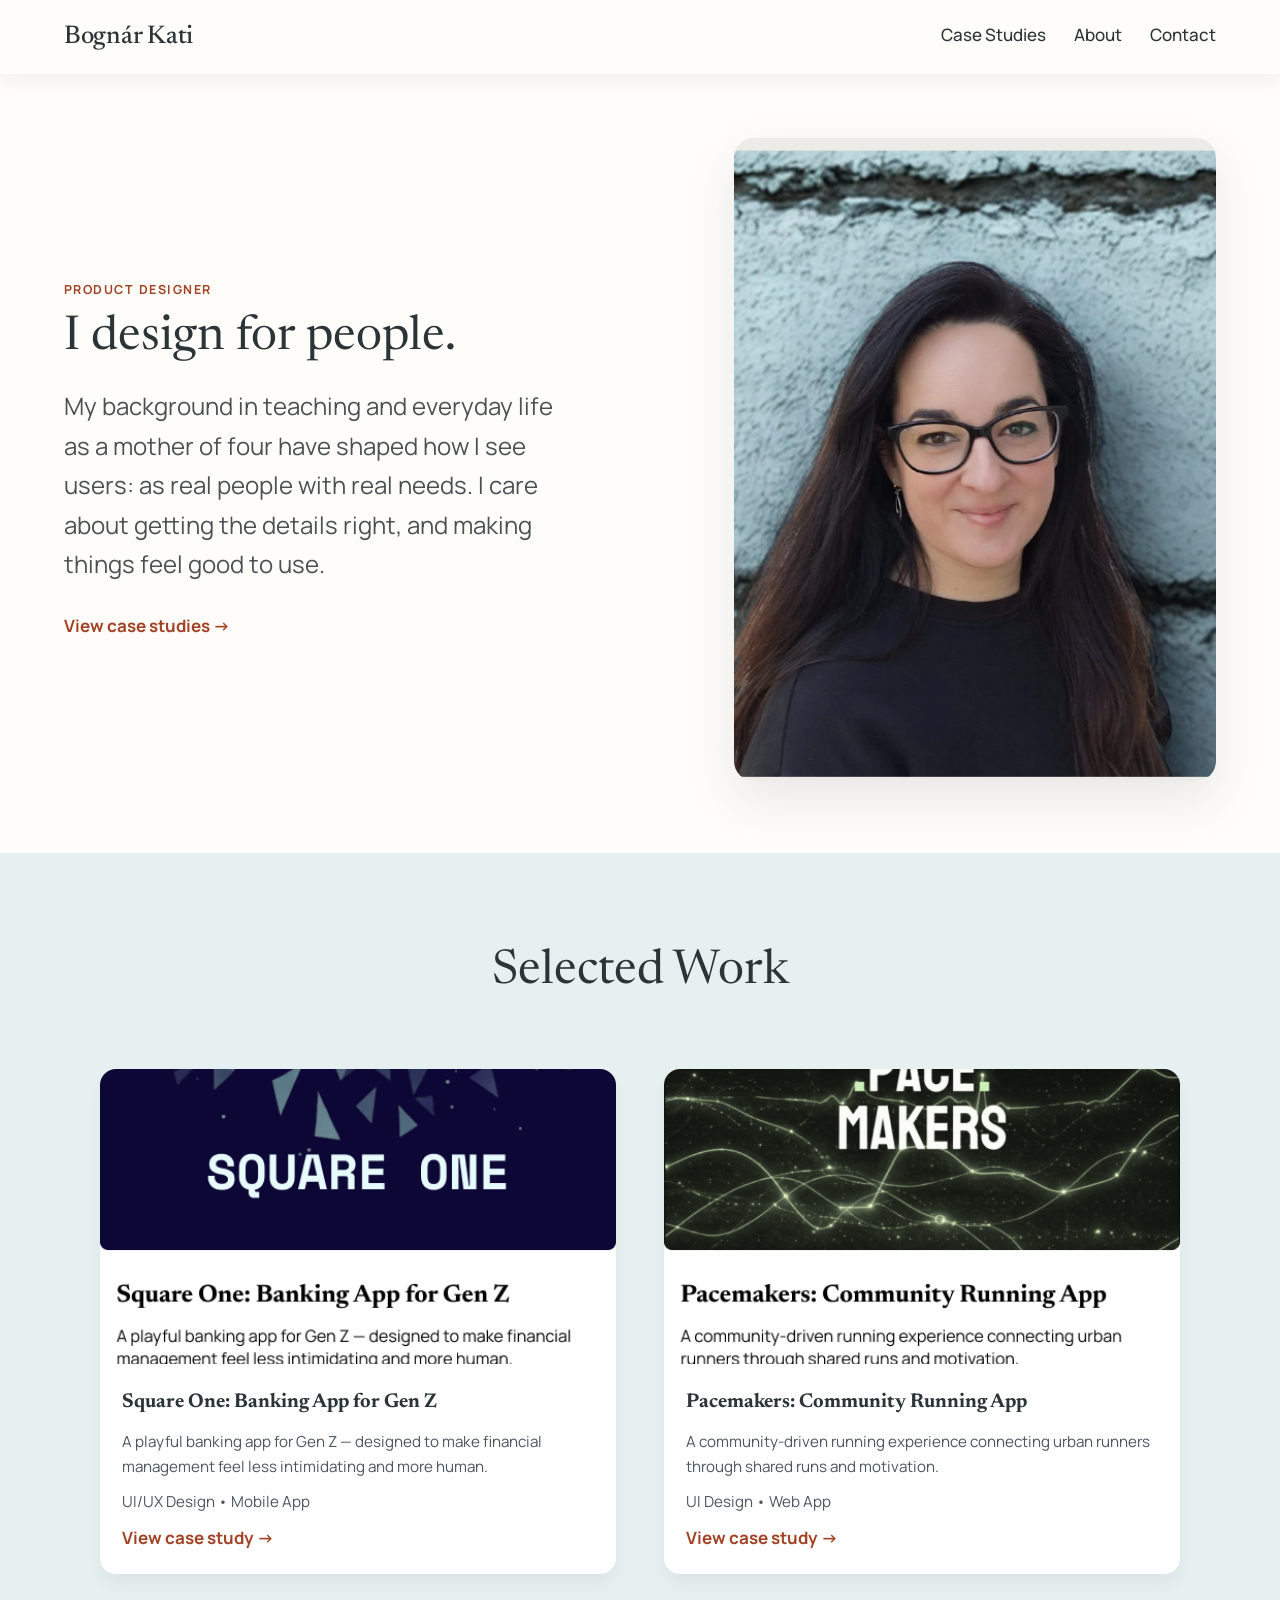
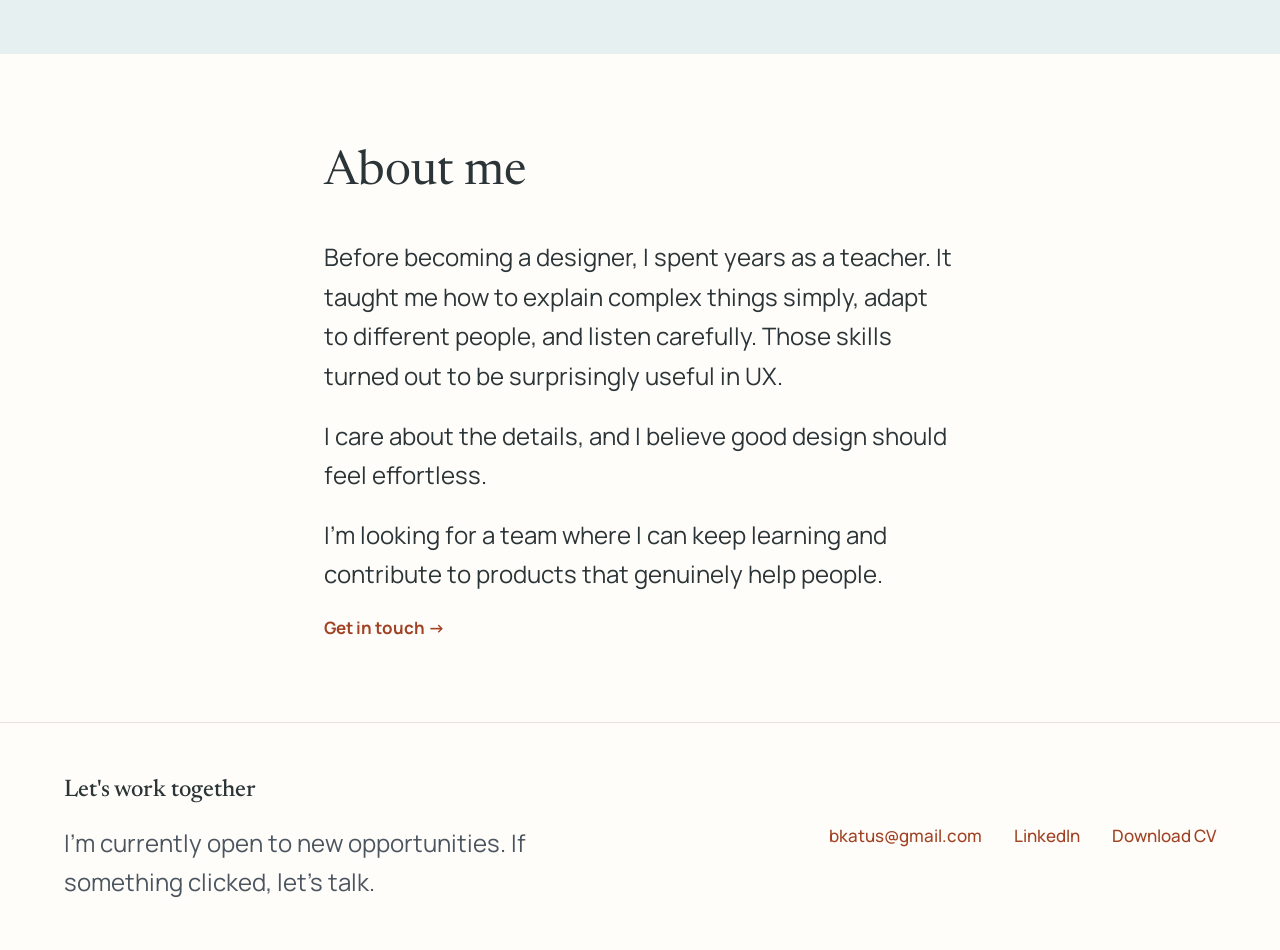
==== index.html @ ff455b8d "fix: remove hardcoded is-active from nav — Figma shows no active state Co-Authored-By: Claude Sonnet" ====
<!DOCTYPE html>
<html lang="en">
<head>
  <meta charset="UTF-8" />
  <meta name="viewport" content="width=device-width, initial-scale=1.0" />
  <title>Bognár Kati — Product Designer</title>
  <meta name="description" content="Bognár Kati — Product Designer. I design for people. Selected work and case studies." />

  <!-- Google Fonts: Newsreader (serif) + Manrope (sans) -->
  <link rel="preconnect" href="https://fonts.googleapis.com" />
  <link rel="preconnect" href="https://fonts.gstatic.com" crossorigin />
  <link href="https://fonts.googleapis.com/css2?family=Manrope:wght@400;500;700&family=Newsreader:opsz,wght@6..72,400;6..72,500;6..72,700&display=swap" rel="stylesheet" />

  <link rel="stylesheet" href="style.css" />
</head>
<body>

  <!-- ===== Navigáció ===== -->
  <header class="nav">
    <div class="nav__inner">
      <a class="nav__logo" href="index.html">Bognár Kati</a>
      <nav class="nav__links">
        <a href="#work">Case Studies</a>
        <a href="#about">About</a>
        <a href="#contact">Contact</a>
      </nav>
    </div>
  </header>

  <!-- ===== Hero ===== -->
  <section class="hero">
    <div class="container hero__grid">
      <div class="hero__text">
        <p class="eyebrow">Product Designer</p>
        <h1 class="hero__title">I design for people.</h1>
        <p class="hero__lead">My background in teaching and everyday life as a mother of four have shaped how I see users: as real people with real needs. I care about getting the details right, and making things feel good to use.</p>
        <a class="text-link" href="#work">View case studies →</a>
      </div>
      <div class="hero__photo">
        <!-- KÉP: tedd be az images/portrait.jpg fájlt -->
        <img src="images/portrait.jpg" alt="Bognár Kati portré" data-ph="images/portrait.jpg" />
      </div>
    </div>
  </section>

  <!-- ===== Selected Work ===== -->
  <section class="work" id="work">
    <div class="container">
      <h2 class="section-title">Selected Work</h2>
      <div class="cards">

        <!-- Card 1 -->
        <a class="card" href="case-study-square-one.html">
          <img class="card__img" src="images/card-square-one.jpg" alt="Square One — banking app for Gen Z" data-ph="images/card-square-one.jpg" />
          <div class="card__body">
            <h3 class="card__title">Square One: Banking App for Gen Z</h3>
            <p class="card__desc">A playful banking app for Gen Z — designed to make financial management feel less intimidating and more human.</p>
            <p class="card__tag">UI/UX Design • Mobile App</p>
            <span class="text-link">View case study →</span>
          </div>
        </a>

        <!-- Card 2 -->
        <a class="card" href="case-study-pacemakers.html">
          <img class="card__img" src="images/card-pacemakers.jpg" alt="Pacemakers — community running app" data-ph="images/card-pacemakers.jpg" />
          <div class="card__body">
            <h3 class="card__title">Pacemakers: Community Running App</h3>
            <p class="card__desc">A community-driven running experience connecting urban runners through shared runs and motivation.</p>
            <p class="card__tag">UI Design • Web App</p>
            <span class="text-link">View case study →</span>
          </div>
        </a>

      </div>
    </div>
  </section>

  <!-- ===== About me ===== -->
  <section class="about" id="about">
    <div class="container about__inner">
      <h2>About me</h2>
      <p>Before becoming a designer, I spent years as a teacher. It taught me how to explain complex things simply, adapt to different people, and listen carefully. Those skills turned out to be surprisingly useful in UX.</p>
      <p>I care about the details, and I believe good design should feel effortless.</p>
      <p>I'm looking for a team where I can keep learning and contribute to products that genuinely help people.</p>
      <a class="text-link" href="#contact">Get in touch →</a>
    </div>
  </section>

  <!-- ===== Footer / Contact ===== -->
  <footer class="footer" id="contact">
    <div class="footer__inner">
      <div class="footer__text">
        <h2>Let's work together</h2>
        <p>I'm currently open to new opportunities. If something clicked, let's talk.</p>
      </div>
      <nav class="footer__links">
        <a href="mailto:bkatus@gmail.com">bkatus@gmail.com</a>
        <a href="https://www.linkedin.com/in/katalin-bognar/" target="_blank" rel="noopener">LinkedIn</a>
        <a href="https://drive.google.com/file/d/1-0T_xnWIMMeBLzmGuHqi0P6wbRCEtJie/view?usp=sharing" target="_blank" rel="noopener">Download CV</a>
      </nav>
    </div>
  </footer>

  <script src="placeholder.js"></script>
</body>
</html>
---- style.css ----
/* =========================================================
   Bognár Kati — Portfolio · közös stíluslap
   ---------------------------------------------------------
   FELÉPÍTÉS:
   1) Design tokenek (:root)  — színek, betűk, TÍPUS-SKÁLA
   2) Témák (body.cs-pace / body.cs-square)  — sötét case study témák
   3) Alap + segéd osztályok
   4) Navigáció
   5) Homepage szekciók
   6) Helykitöltő képek
   7) Case study komponensek
   8) Reszponzív

   FONTOS: minden betűméret a TÍPUS-SKÁLA változókból jön (--fs-*).
   Ha méretet akarsz állítani, ITT írd át egyszer, és mindenhol frissül.
   ========================================================= */

/* =========================================================
   1) DESIGN TOKENEK  (alapértelmezett = világos homepage téma)
   ========================================================= */
:root {
  /* --- Színek --- */
  --bg:        #fffdfa;            /* oldal háttér */
  --bg-soft:   #e6f0f1;            /* halvány szekció háttér */
  --surface:   #ffffff;            /* kártya / doboz felület */
  --accent:    #a04223;            /* kiemelő szín (terrakotta) */
  --accent-2:  #a04223;            /* másodlagos kiemelő */
  --ink:       #2b3437;            /* fő szövegszín */
  --ink-soft:  #4b5560;            /* halványabb szöveg */
  --line:      #e7e2da;            /* elválasztó vonal */
  --nav-bg:    rgba(255, 253, 250, 0.85);

  /* --- Betűcsaládok --- */
  --font-body:    "Manrope", system-ui, -apple-system, Segoe UI, Roboto, sans-serif;
  --font-head:    "Newsreader", Georgia, "Times New Roman", serif;  /* címsorok */
  --font-display: "Newsreader", Georgia, serif;                     /* nagy hero cím */

  /* --- TÍPUS-SKÁLA (egy helyen állítható) --- */
  --fs-eyebrow: 0.78rem;   /* kis nagybetűs felirat */
  --fs-meta:    0.82rem;   /* meta címkék */
  --fs-small:   0.95rem;
  --fs-body:    1.0625rem; /* alap törzsszöveg (~17px) */
  --fs-lead:    1.5rem;    /* bevezető / nagyobb bekezdés (~24px) */
  --fs-h4:      1.25rem;
  --fs-h3:      1.5rem;
  --fs-h2:      clamp(1.8rem, 3.5vw, 2.4rem);
  --fs-section: clamp(2rem, 4vw, 3rem);
  --fs-h1:      clamp(2.2rem, 5vw, 3rem);
  --fs-display: clamp(2.6rem, 6vw, 4rem);

  --lh-tight: 1.12;
  --lh-snug:  1.35;
  --lh-body:  1.65;

  /* --- Egyéb --- */
  --maxw:   1200px;
  --readw:  760px;
  --radius: 16px;
  --shadow:    0 20px 50px rgba(43, 52, 55, 0.10);
  --shadow-sm: 0 10px 15px rgba(43, 52, 55, 0.05);
}

/* =========================================================
   2) SÖTÉT CASE STUDY TÉMÁK
   A <body class="cs-pace"> ill. "cs-square" felülírja a tokeneket,
   így ugyanazok a komponensek a megfelelő színekben/betűkkel jelennek meg.
   ========================================================= */
body.cs-pace {
  --bg:       #0a0f00;
  --bg-soft:  #11160a;
  --surface:  #1a1a1a;
  --accent:   #a8ff00;   /* lime */
  --accent-2: #006aff;   /* mély kék */
  --ink:      #fdfffa;   /* törtfehér */
  --ink-soft: rgba(253, 255, 250, 0.72);
  --line:     rgba(253, 255, 250, 0.14);
  --nav-bg:   rgba(10, 15, 0, 0.8);

  --font-body:    "Geologica", system-ui, sans-serif;
  --font-head:    "Geologica", system-ui, sans-serif;
  --font-display: "Bebas Neue", "Geologica", sans-serif;
  --shadow:    0 20px 50px rgba(0, 0, 0, 0.5);
  --shadow-sm: 0 10px 20px rgba(0, 0, 0, 0.4);
}

body.cs-square {
  --bg:       #0d0736;
  --bg-soft:  #14103f;
  --surface:  #1a1d3a;
  --accent:   #99fbff;   /* türkiz */
  --accent-2: #7373fa;   /* lila */
  --ink:      #e8fbfc;   /* fehéreskék */
  --ink-soft: rgba(232, 251, 252, 0.72);
  --line:     rgba(232, 251, 252, 0.16);
  --nav-bg:   rgba(13, 7, 54, 0.8);

  --font-body:    "Plus Jakarta Sans", system-ui, sans-serif;
  --font-head:    "Plus Jakarta Sans", system-ui, sans-serif;
  --font-display: "Space Grotesk", "Plus Jakarta Sans", sans-serif;
  --shadow:    0 20px 50px rgba(0, 0, 0, 0.45);
  --shadow-sm: 0 10px 20px rgba(0, 0, 0, 0.35);
}

/* =========================================================
   3) ALAP + SEGÉD OSZTÁLYOK
   ========================================================= */
*, *::before, *::after { box-sizing: border-box; }
html { scroll-behavior: smooth; }

body {
  margin: 0;
  background: var(--bg);
  color: var(--ink);
  font-family: var(--font-body);
  font-size: var(--fs-body);
  line-height: var(--lh-body);
  -webkit-font-smoothing: antialiased;
}

img { display: block; max-width: 100%; }
a { color: var(--accent); text-decoration: none; }
a:hover { text-decoration: underline; }

h1, h2, h3, h4 { font-family: var(--font-head); margin: 0; color: var(--ink); }

.container {
  width: 100%;
  max-width: var(--maxw);
  margin: 0 auto;
  padding: 0 24px;
}

.eyebrow {
  font-family: var(--font-body);
  font-weight: 700;
  color: var(--accent);
  font-size: var(--fs-eyebrow);
  letter-spacing: 0.12em;
  text-transform: uppercase;
  margin: 0 0 12px;
}

.text-link {
  font-family: var(--font-body);
  font-weight: 700;
  color: var(--accent);
  font-size: var(--fs-body);
  display: inline-block;
}
.text-link:hover { text-decoration: none; opacity: 0.75; }

/* =========================================================
   4) NAVIGÁCIÓ
   ========================================================= */
.nav {
  position: sticky;
  top: 0;
  z-index: 50;
  background: var(--nav-bg);
  backdrop-filter: blur(8px);
  box-shadow: var(--shadow-sm);
}
.nav__inner {
  display: flex;
  align-items: center;
  justify-content: space-between;
  padding: 16px 24px;
  max-width: var(--maxw);
  margin: 0 auto;
}
.nav__logo {
  font-family: var(--font-head);
  font-size: 1.6rem;
  font-weight: 500;
  color: var(--ink);
  letter-spacing: -0.01em;
}
.nav__logo:hover { text-decoration: none; }
.nav__links { display: flex; gap: 28px; align-items: center; }
.nav__links a {
  font-family: var(--font-body);
  font-weight: 500;
  font-size: var(--fs-body);
  color: var(--ink);
  padding-bottom: 4px;
}
.nav__links a:hover { color: var(--accent); text-decoration: none; }
.nav__links a.is-active {
  color: var(--accent);
  border-bottom: 2px solid var(--accent);
}

/* =========================================================
   5) HOMEPAGE SZEKCIÓK
   ========================================================= */
/* Hero */
.hero { padding: 64px 0 72px; }
.hero__grid {
  display: grid;
  grid-template-columns: 1.1fr 0.9fr;
  gap: 80px;
  align-items: center;
}
.hero__title {
  font-family: var(--font-display);
  font-weight: 400;
  font-size: var(--fs-h1);
  line-height: var(--lh-tight);
  margin: 8px 0 20px;
}
.hero__lead {
  font-size: var(--fs-lead);
  color: var(--ink);
  opacity: 0.85;
  margin: 0 0 28px;
  max-width: 33ch;
}
.hero__photo { position: relative; border-radius: 20px; }
.hero__photo img {
  width: 100%;
  border-radius: 20px;
  box-shadow: var(--shadow);
  object-fit: cover;
  aspect-ratio: 3 / 4;
}

/* Selected Work */
.work { background: var(--bg-soft); padding: 80px 0; }
.section-title {
  font-family: var(--font-head);
  font-weight: 400;
  font-size: var(--fs-section);
  text-align: center;
  margin-bottom: 56px;
}
.cards {
  display: grid;
  grid-template-columns: repeat(2, 1fr);
  gap: 48px;
  max-width: 1080px;
  margin: 0 auto;
}
.card {
  background: var(--surface);
  border-radius: var(--radius);
  overflow: hidden;
  box-shadow: var(--shadow-sm);
  transition: transform 0.2s ease, box-shadow 0.2s ease;
  display: flex;
  flex-direction: column;
}
.card:hover { transform: translateY(-4px); box-shadow: var(--shadow); }
.card__img { aspect-ratio: 500 / 286; width: 100%; object-fit: cover; background: #0d0736; }
.card__body { padding: 22px; display: flex; flex-direction: column; gap: 10px; flex: 1; }
.card__title { font-size: var(--fs-h4); font-weight: 700; }
.card__desc { font-size: var(--fs-small); color: var(--ink-soft); margin: 0; }
.card__tag  { font-size: var(--fs-small); color: var(--ink-soft); margin: 0; }
.card .text-link { margin-top: auto; }

/* About me */
.about { padding: 80px 0; }
.about__inner { max-width: 680px; margin: 0 auto; }
.about__inner h2 { font-size: var(--fs-section); font-weight: 400; margin-bottom: 24px; }
.about__inner p { font-size: var(--fs-lead); color: var(--ink); margin: 0 0 20px; }

/* Footer / Contact */
.footer { border-top: 1px solid var(--line); }
.footer__inner {
  display: flex; flex-wrap: wrap; gap: 32px;
  align-items: center; justify-content: space-between;
  padding: 48px 24px; max-width: var(--maxw); margin: 0 auto;
}
.footer__text { max-width: 480px; }
.footer__text h2 { font-family: var(--font-head); font-weight: 500; font-size: var(--fs-h3); margin-bottom: 12px; }
.footer__text p { font-size: var(--fs-lead); margin: 0; color: var(--ink-soft); }
.footer__links { display: flex; flex-wrap: wrap; gap: 32px; }
.footer__links a { font-weight: 500; font-size: var(--fs-body); }

/* =========================================================
   6) HELYKITÖLTŐ KÉPEK (téma-érzékeny)
   ========================================================= */
.ph {
  display: flex; align-items: center; justify-content: center; text-align: center;
  background: rgba(127, 127, 127, 0.10);
  color: var(--accent);
  font-family: var(--font-body);
  font-weight: 700;
  font-size: var(--fs-small);
  letter-spacing: 0.03em;
  border: 1px dashed var(--accent);
  padding: 16px;
}

/* =========================================================
   7) CASE STUDY KOMPONENSEK
   ========================================================= */
.cs-hero { padding: 56px 0 40px; }
.cs-hero__title {
  font-family: var(--font-display);
  font-weight: 400;
  font-size: var(--fs-display);
  line-height: var(--lh-tight);
  letter-spacing: 0.01em;
}
.cs-hero__sub { font-size: var(--fs-lead); color: var(--ink-soft); margin: 14px 0 0; max-width: 42ch; }
.cs-hero__media { margin-top: 40px; border-radius: var(--radius); overflow: hidden; box-shadow: var(--shadow); }
.cs-hero__media img { width: 100%; height: auto; display: block; }
.cs-hero__media .ph { width: 100%; aspect-ratio: 16 / 9; }

.cs-section { padding: 64px 0; }
.cs-section--soft { background: var(--bg-soft); }

.cs-read { max-width: var(--readw); margin: 0 auto; }
.cs-read p { font-size: var(--fs-body); color: var(--ink); margin: 0 0 18px; }
.cs-read ul { margin: 0 0 18px; padding-left: 22px; }
.cs-read li { font-size: var(--fs-body); color: var(--ink); margin-bottom: 8px; }

.cs-h2 { font-family: var(--font-head); font-weight: 700; font-size: var(--fs-h2); margin-bottom: 24px; line-height: var(--lh-snug); }
.cs-subh { font-family: var(--font-head); font-weight: 700; font-size: var(--fs-h4); margin: 26px 0 8px; color: var(--ink); }
.cs-label { /* kis kiemelő alcím a folyamatban */
  font-family: var(--font-body); font-weight: 700; font-size: var(--fs-eyebrow);
  letter-spacing: 0.06em; color: var(--accent); text-transform: uppercase; margin: 24px 0 6px;
}

/* --- Overview: 2 oszlop (szöveg + infokártya), mint a Figmában --- */
.cs-overview {
  display: grid;
  grid-template-columns: 1.25fr 0.9fr;
  gap: 56px;
  align-items: start;
  max-width: 1080px;
  margin: 0 auto;
}
.cs-overview__text p,
.cs-overview__text li { font-size: var(--fs-body); color: var(--ink); }
.cs-overview__text h2 { font-family: var(--font-head); font-weight: 700; font-size: var(--fs-h2); margin: 4px 0 18px; }

.infocard {
  background: var(--surface);
  border-radius: var(--radius);
  padding: 32px;
}
.infocard__row { display: flex; gap: 16px; padding: 10px 0; border-bottom: 1px solid var(--line); }
.infocard__row:last-child { border-bottom: none; }
.infocard__row dt {
  flex: 0 0 132px;
  font-family: var(--font-body); font-weight: 600;
  font-size: var(--fs-small); color: var(--accent);
}
.infocard__row dd { margin: 0; font-size: var(--fs-small); color: var(--ink); }

/* --- Folyamat lépések --- */
.cs-steps { max-width: var(--readw); margin: 0 auto; }
.cs-step { padding: 30px 0; border-top: 1px solid var(--line); }
.cs-step:first-child { border-top: none; }
.cs-step__num {
  font-family: var(--font-body); font-weight: 700; font-size: var(--fs-eyebrow);
  letter-spacing: 0.12em; color: var(--accent); text-transform: uppercase;
}
.cs-step h3 { font-family: var(--font-head); font-weight: 700; font-size: var(--fs-h3); margin: 6px 0 12px; }
.cs-step p { font-size: var(--fs-body); color: var(--ink); margin: 0 0 14px; }

.cs-callout {
  background: color-mix(in srgb, var(--accent) 10%, transparent);
  border-left: 3px solid var(--accent);
  border-radius: 8px;
  padding: 16px 20px;
  margin: 16px 0;
  font-size: var(--fs-body);
  color: var(--ink);
}
.cs-callout strong { color: var(--accent); }

/* --- Színpaletta --- */
.swatches { display: flex; flex-wrap: wrap; gap: 16px; max-width: var(--readw); margin: 24px auto 0; }
.swatch { flex: 1 1 120px; }
.swatch__chip { height: 90px; border-radius: 12px; border: 1px solid var(--line); }
.swatch__code { font-family: var(--font-body); font-size: var(--fs-small); margin-top: 8px; color: var(--ink); font-weight: 500; }

/* --- Tipográfia / elv kártyák --- */
.cs-grid {
  display: grid;
  grid-template-columns: repeat(auto-fit, minmax(220px, 1fr));
  gap: 20px;
  max-width: var(--readw);
  margin: 24px auto 0;
}
.cs-tile {
  background: var(--surface);
  border: 1px solid var(--line);
  border-radius: 12px;
  padding: 22px;
}
.cs-tile h4 { font-family: var(--font-head); font-weight: 700; font-size: var(--fs-h4); margin: 0 0 8px; }
.cs-tile p { font-size: var(--fs-small); color: var(--ink-soft); margin: 0; }

/* --- Folyamat szekció képek (teljes szélességű kutatási fotók) --- */
.cs-img-wide {
  width: 100%;
  height: auto;
  display: block;
  border-radius: var(--radius);
  margin: 20px 0;
}
.cs-img-pair {
  display: grid;
  grid-template-columns: 1fr 1fr;
  gap: 16px;
  margin: 20px 0;
}
.cs-img-pair img { width: 100%; height: auto; border-radius: var(--radius); }

/* --- Kiemelt képernyők galéria --- */
.gallery {
  display: grid;
  grid-template-columns: repeat(auto-fit, minmax(260px, 1fr));
  gap: 20px;
}
.gallery .shot { border-radius: 12px; overflow: hidden; box-shadow: var(--shadow-sm); background: var(--surface); }
.gallery .shot img, .gallery .shot .ph { width: 100%; aspect-ratio: 9 / 16; object-fit: cover; }
.gallery .shot--wide img, .gallery .shot--wide .ph { aspect-ratio: 16 / 10; }

/* --- Case study lábléc navigáció --- */
.cs-nav {
  display: flex; justify-content: space-between; align-items: center; gap: 24px;
  padding: 40px 0; border-top: 1px solid var(--line); flex-wrap: wrap;
}
.cs-nav__next { font-family: var(--font-head); font-weight: 700; font-size: var(--fs-h3); }

/* =========================================================
   8) RESZPONZÍV (mobil)
   ========================================================= */
@media (max-width: 900px) {
  .hero__grid { grid-template-columns: 1fr; gap: 40px; }
  .hero__photo { max-width: 420px; }
  .cards { grid-template-columns: 1fr; gap: 32px; }
  .cs-overview { grid-template-columns: 1fr; gap: 32px; }
  .nav__logo { font-size: 1.35rem; }
  .nav__links { gap: 18px; }
  .footer__inner { flex-direction: column; align-items: flex-start; }
}

@media (max-width: 520px) {
  .container { padding: 0 18px; }
  .nav__inner { padding: 14px 18px; }
  .hero { padding: 40px 0; }
  .footer__links { gap: 20px; }
  .infocard { padding: 24px; }
}

/* =========================================================
   9) CASE STUDY KÉPEK (folyamatábrák, persona, journey, stb.)
   A .cs-img-wide teljes szélességű kép a szövegfolyamban,
   a .cs-img-pair két képet tesz egymás mellé.
   ========================================================= */
.cs-img-wide {
  width: 100%;
  height: auto;
  border-radius: 12px;
  margin: 20px 0;
  box-shadow: var(--shadow-sm);
}
.cs-img-pair {
  display: grid;
  grid-template-columns: 1fr 1fr;
  gap: 16px;
  margin: 20px 0;
}
.cs-img-pair img { width: 100%; height: auto; border-radius: 12px; box-shadow: var(--shadow-sm); }

@media (max-width: 700px) {
  .cs-img-pair { grid-template-columns: 1fr; }
}
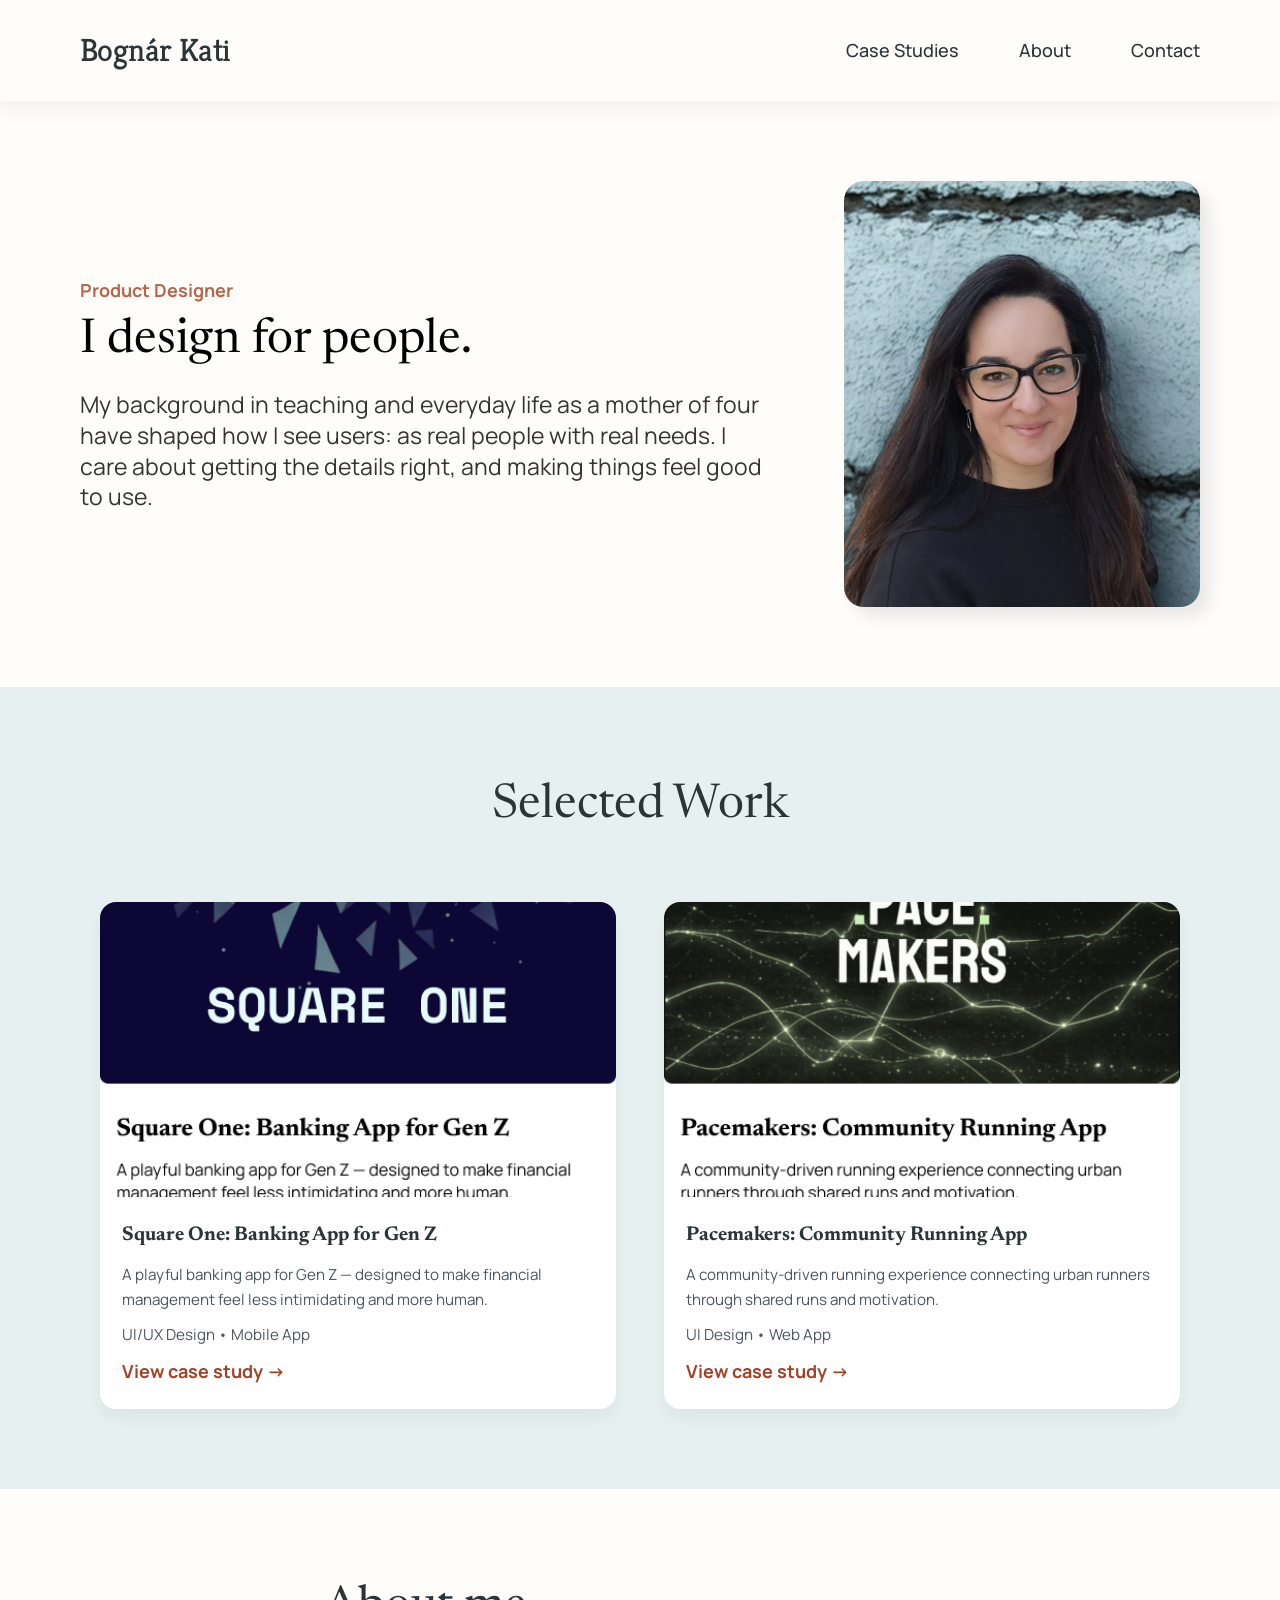
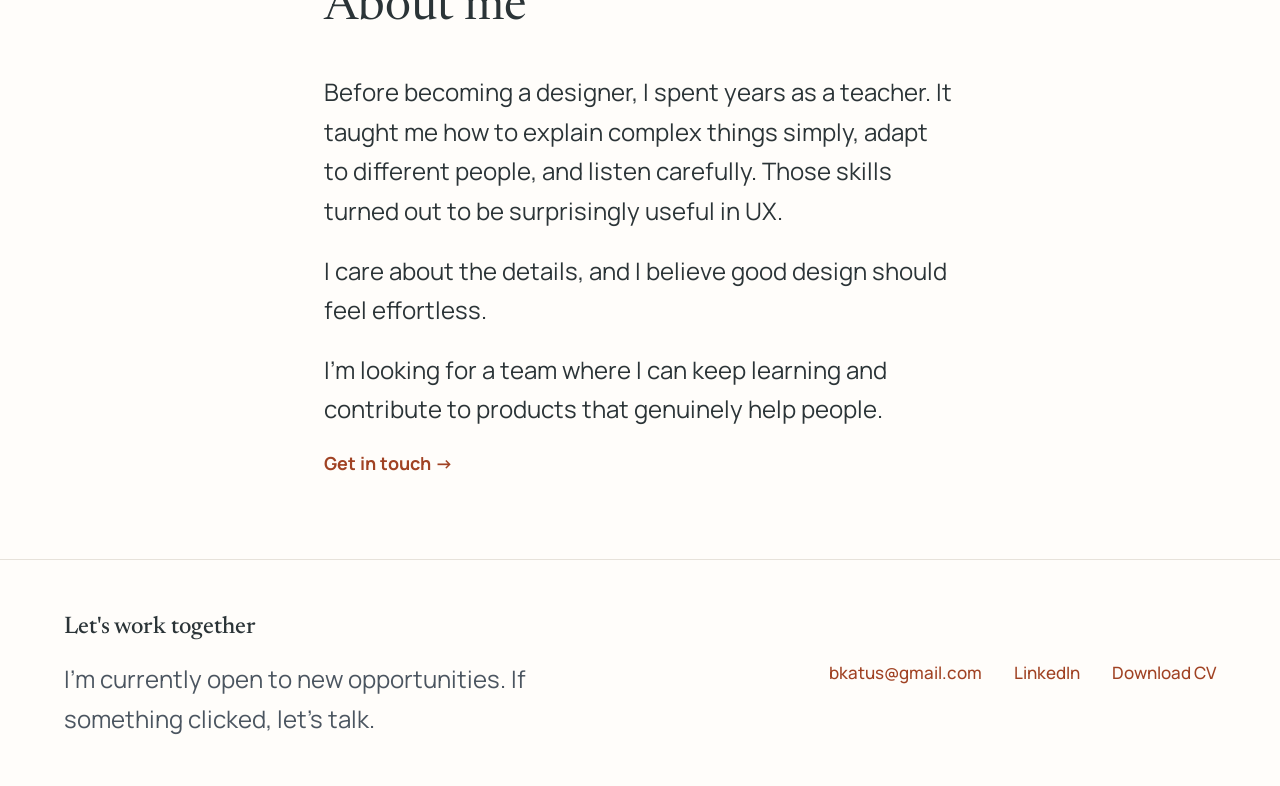
==== commit 16a72249: "fix: hero layout — flexbox, Figma-accurate nav/photo, portrait crop, 23px lead - Nav: replace 12-col" ====
--- a/index.html
+++ b/index.html
@@ -9,7 +9,7 @@
   <!-- Google Fonts: Newsreader (serif) + Manrope (sans) -->
   <link rel="preconnect" href="https://fonts.googleapis.com" />
   <link rel="preconnect" href="https://fonts.gstatic.com" crossorigin />
-  <link href="https://fonts.googleapis.com/css2?family=Manrope:wght@400;500;700&family=Newsreader:opsz,wght@6..72,400;6..72,500;6..72,700&display=swap" rel="stylesheet" />
+  <link href="https://fonts.googleapis.com/css2?family=Kreon:wght@400;500&family=Manrope:wght@400;500;700&family=Newsreader:opsz,wght@6..72,400;6..72,500;6..72,700&display=swap" rel="stylesheet" />
 
   <link rel="stylesheet" href="style.css" />
 </head>
@@ -29,15 +29,17 @@
 
   <!-- ===== Hero ===== -->
   <section class="hero">
-    <div class="container hero__grid">
+    <div class="hero__grid">
       <div class="hero__text">
-        <p class="eyebrow">Product Designer</p>
-        <h1 class="hero__title">I design for people.</h1>
-        <p class="hero__lead">My background in teaching and everyday life as a mother of four have shaped how I see users: as real people with real needs. I care about getting the details right, and making things feel good to use.</p>
-        <a class="text-link" href="#work">View case studies →</a>
+        <div class="hero__text-block">
+          <div class="hero__title-group">
+            <p class="eyebrow">Product Designer</p>
+            <h1 class="hero__title">I design for people.</h1>
+          </div>
+          <p class="hero__lead">My background in teaching and everyday life as a mother of four have shaped how I see users: as real people with real needs. I care about getting the details right, and making things feel good to use.</p>
+        </div>
       </div>
       <div class="hero__photo">
-        <!-- KÉP: tedd be az images/portrait.jpg fájlt -->
         <img src="images/portrait.jpg" alt="Bognár Kati portré" data-ph="images/portrait.jpg" />
       </div>
     </div>
--- a/style.css
+++ b/style.css
@@ -140,11 +140,20 @@
   margin: 0 0 12px;
 }
 
+/* Hero eyebrow: Figma — 18px Manrope Bold, title case, opacity 0.8 */
+.hero__text .eyebrow {
+  font-size: 1.125rem;
+  letter-spacing: 0;
+  text-transform: none;
+  opacity: 0.8;
+  margin: 0;
+}
+
 .text-link {
   font-family: var(--font-body);
   font-weight: 700;
   color: var(--accent);
-  font-size: var(--fs-body);
+  font-size: 1.125rem;
   display: inline-block;
 }
 .text-link:hover { text-decoration: none; opacity: 0.75; }
@@ -164,25 +173,28 @@
   display: flex;
   align-items: center;
   justify-content: space-between;
-  padding: 16px 24px;
-  max-width: var(--maxw);
+  padding: 24px 162px;
+  max-width: 1440px;
   margin: 0 auto;
 }
 .nav__logo {
-  font-family: var(--font-head);
-  font-size: 1.6rem;
-  font-weight: 500;
+  font-family: 'Kreon', Georgia, serif;
+  font-size: 2rem;
+  font-weight: 400;
   color: var(--ink);
-  letter-spacing: -0.01em;
+  letter-spacing: -0.6px;
 }
 .nav__logo:hover { text-decoration: none; }
-.nav__links { display: flex; gap: 28px; align-items: center; }
+.nav__links {
+  display: flex;
+  gap: 60px;
+  align-items: center;
+}
 .nav__links a {
   font-family: var(--font-body);
   font-weight: 500;
-  font-size: var(--fs-body);
+  font-size: 1.125rem;
   color: var(--ink);
-  padding-bottom: 4px;
 }
 .nav__links a:hover { color: var(--accent); text-decoration: none; }
 .nav__links a.is-active {
@@ -194,34 +206,73 @@
    5) HOMEPAGE SZEKCIÓK
    ========================================================= */
 /* Hero */
-.hero { padding: 64px 0 72px; }
+.hero { background: var(--bg); }
+
 .hero__grid {
-  display: grid;
-  grid-template-columns: 1.1fr 0.9fr;
-  gap: 80px;
+  max-width: 1440px;
+  margin: 0 auto;
+  padding: 80px 162px;
+  display: flex;
+  gap: 214px;
   align-items: center;
 }
+
+.hero__text {
+  flex: 1;
+  min-width: 0;
+  display: flex;
+  flex-direction: column;
+  gap: 32px;
+}
+
+.hero__text-block {
+  display: flex;
+  flex-direction: column;
+  gap: 24px;
+}
+
+.hero__title-group {
+  display: flex;
+  flex-direction: column;
+  gap: 12px;
+}
+
 .hero__title {
   font-family: var(--font-display);
   font-weight: 400;
-  font-size: var(--fs-h1);
-  line-height: var(--lh-tight);
-  margin: 8px 0 20px;
-}
+  font-size: 3rem;
+  line-height: 1.0;
+  color: #000;
+  margin: 0;
+}
+
 .hero__lead {
-  font-size: var(--fs-lead);
-  color: var(--ink);
-  opacity: 0.85;
-  margin: 0 0 28px;
-  max-width: 33ch;
-}
-.hero__photo { position: relative; border-radius: 20px; }
+  font-family: var(--font-body);
+  font-weight: 400;
+  font-size: 1.4375rem;
+  line-height: 1.333;
+  color: rgba(1, 1, 1, 0.8);
+  margin: 0;
+}
+
+.hero__photo {
+  flex-shrink: 0;
+  position: relative;
+  width: 356px;
+  height: 426px;
+  border-radius: 20px;
+  overflow: hidden;
+  box-shadow: 10px 10px 15px 0 rgba(43, 52, 55, 0.1);
+}
+
 .hero__photo img {
-  width: 100%;
-  border-radius: 20px;
-  box-shadow: var(--shadow);
-  object-fit: cover;
-  aspect-ratio: 3 / 4;
+  position: absolute;
+  width: 203.82%;
+  height: auto;
+  max-width: none;
+  left: -51.91%;
+  top: -2.86%;
+  display: block;
 }
 
 /* Selected Work */
@@ -430,20 +481,27 @@
 /* =========================================================
    8) RESZPONZÍV (mobil)
    ========================================================= */
+@media (max-width: 1300px) {
+  .nav__inner { padding: 24px 80px; }
+  .hero__grid { padding: 80px 80px; gap: 80px; }
+}
+
 @media (max-width: 900px) {
-  .hero__grid { grid-template-columns: 1fr; gap: 40px; }
-  .hero__photo { max-width: 420px; }
+  .nav__inner { padding: 14px 24px; }
+  .nav__links { gap: 18px; }
+  .hero__grid { flex-direction: column; gap: 40px; padding: 48px 24px; }
+  .hero__text { width: 100%; }
+  .hero__photo { width: 100%; max-width: 420px; height: auto; aspect-ratio: 356 / 426; }
   .cards { grid-template-columns: 1fr; gap: 32px; }
   .cs-overview { grid-template-columns: 1fr; gap: 32px; }
   .nav__logo { font-size: 1.35rem; }
-  .nav__links { gap: 18px; }
   .footer__inner { flex-direction: column; align-items: flex-start; }
 }
 
 @media (max-width: 520px) {
   .container { padding: 0 18px; }
   .nav__inner { padding: 14px 18px; }
-  .hero { padding: 40px 0; }
+  .hero__grid { padding: 32px 18px; gap: 32px; }
   .footer__links { gap: 20px; }
   .infocard { padding: 24px; }
 }
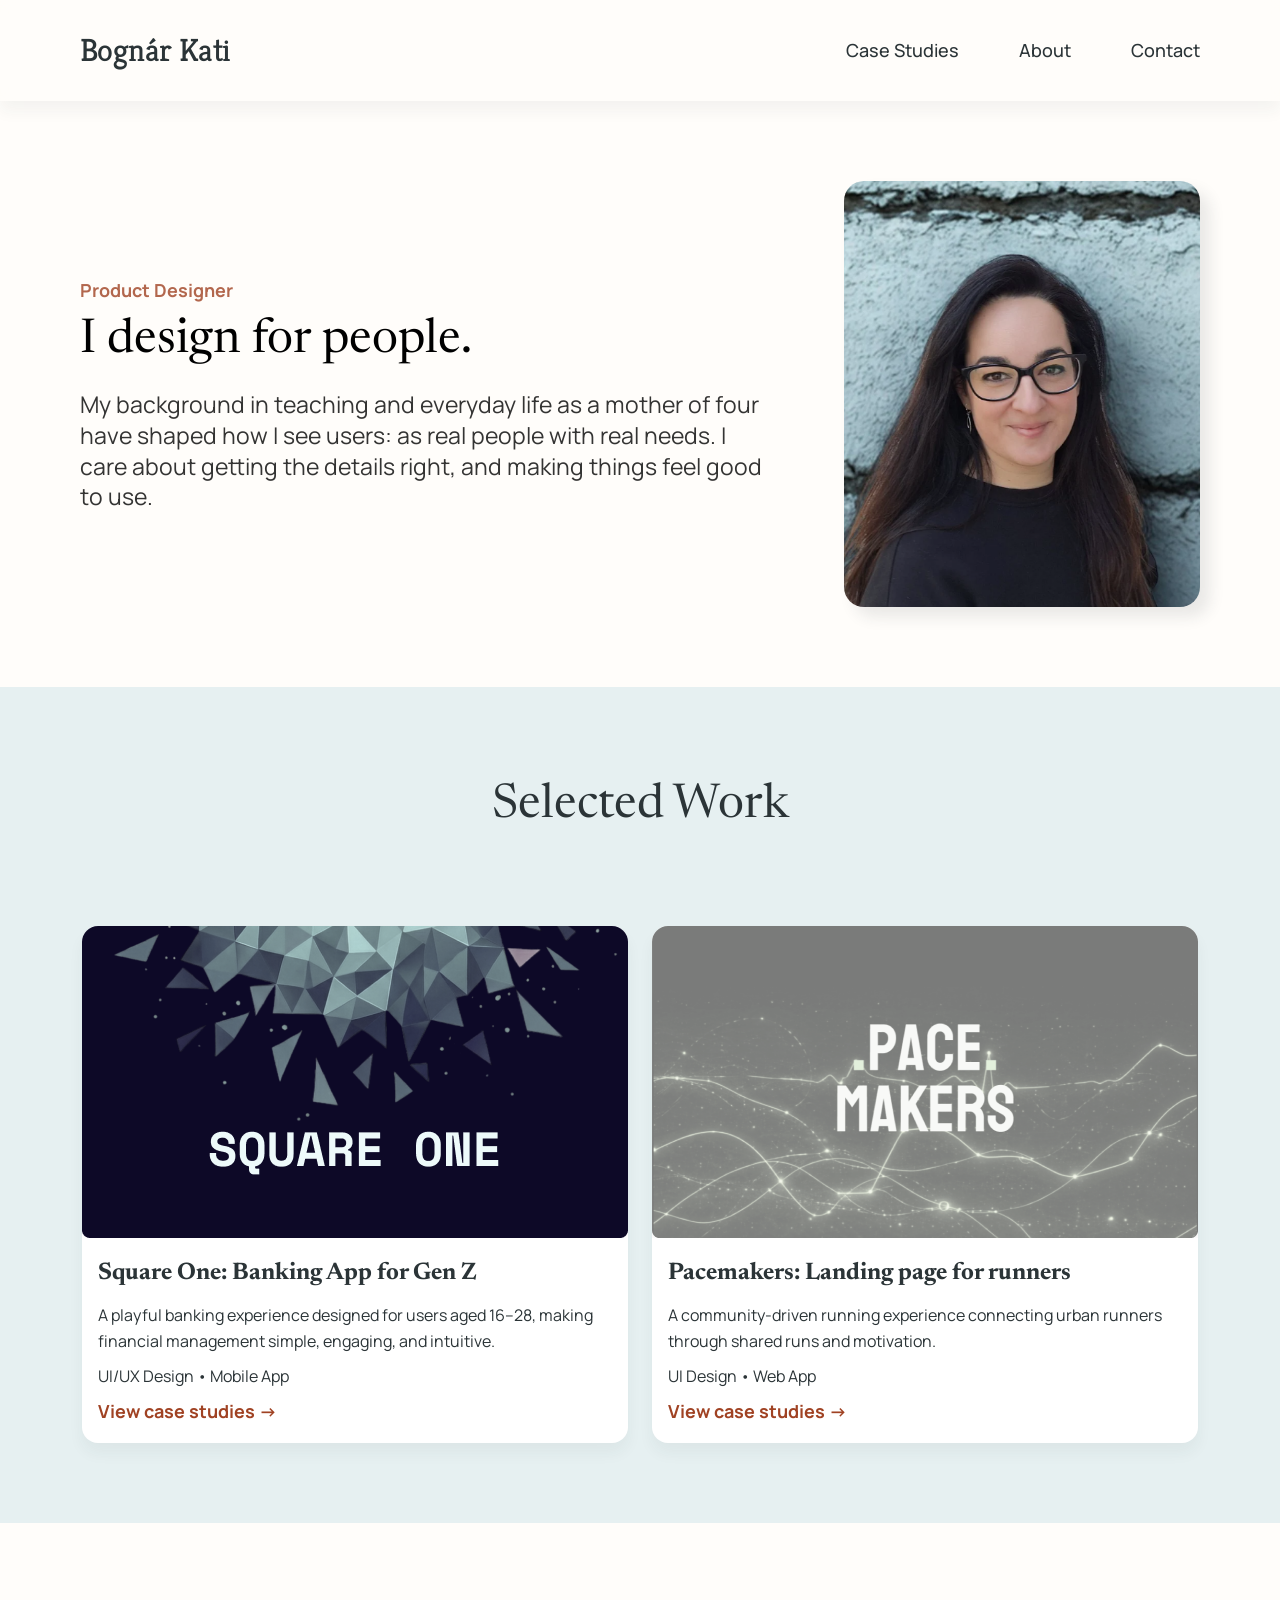
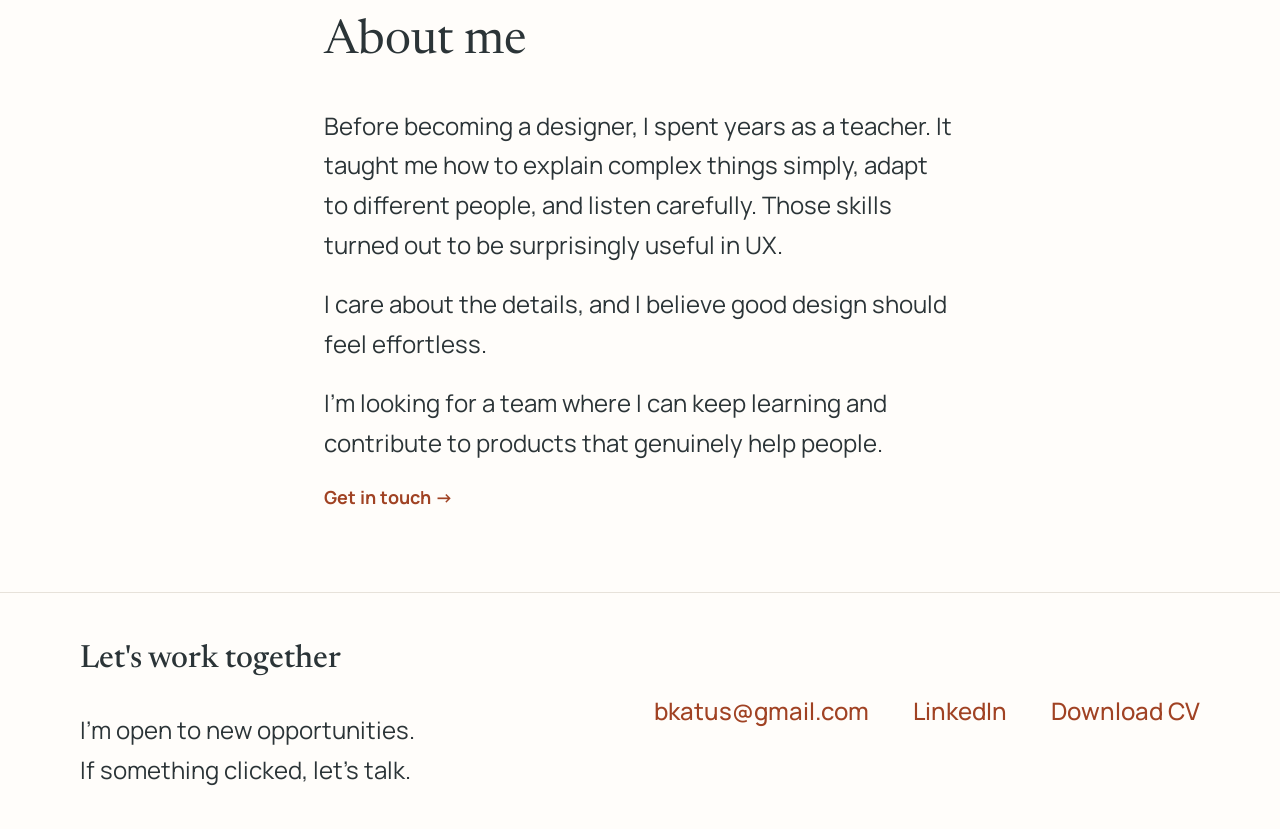
==== commit 93f107da: "fix: footer layout + card image/hover foundation Footer: space-between layout, 162px padding, 356px " ====
--- a/index.html
+++ b/index.html
@@ -47,33 +47,35 @@
 
   <!-- ===== Selected Work ===== -->
   <section class="work" id="work">
-    <div class="container">
-      <h2 class="section-title">Selected Work</h2>
-      <div class="cards">
+    <h2 class="section-title">Selected Work</h2>
+    <div class="cards">
 
-        <!-- Card 1 -->
-        <a class="card" href="case-study-square-one.html">
+      <!-- Card 1 -->
+      <a class="card" href="case-study-square-one.html">
+        <div class="card__img-wrap">
           <img class="card__img" src="images/card-square-one.jpg" alt="Square One — banking app for Gen Z" data-ph="images/card-square-one.jpg" />
-          <div class="card__body">
-            <h3 class="card__title">Square One: Banking App for Gen Z</h3>
-            <p class="card__desc">A playful banking app for Gen Z — designed to make financial management feel less intimidating and more human.</p>
-            <p class="card__tag">UI/UX Design • Mobile App</p>
-            <span class="text-link">View case study →</span>
-          </div>
-        </a>
+        </div>
+        <div class="card__body">
+          <h3 class="card__title">Square One: Banking App for Gen Z</h3>
+          <p class="card__desc">A playful banking experience designed for users aged 16–28, making financial management simple, engaging, and intuitive.</p>
+          <p class="card__tag">UI/UX Design • Mobile App</p>
+          <span class="text-link">View case studies →</span>
+        </div>
+      </a>
 
-        <!-- Card 2 -->
-        <a class="card" href="case-study-pacemakers.html">
-          <img class="card__img" src="images/card-pacemakers.jpg" alt="Pacemakers — community running app" data-ph="images/card-pacemakers.jpg" />
-          <div class="card__body">
-            <h3 class="card__title">Pacemakers: Community Running App</h3>
-            <p class="card__desc">A community-driven running experience connecting urban runners through shared runs and motivation.</p>
-            <p class="card__tag">UI Design • Web App</p>
-            <span class="text-link">View case study →</span>
-          </div>
-        </a>
+      <!-- Card 2 -->
+      <a class="card" href="case-study-pacemakers.html">
+        <div class="card__img-wrap">
+          <img class="card__img" src="images/card-pacemakers.jpg" alt="Pacemakers — landing page for runners" data-ph="images/card-pacemakers.jpg" />
+        </div>
+        <div class="card__body">
+          <h3 class="card__title">Pacemakers: Landing page for runners</h3>
+          <p class="card__desc">A community-driven running experience connecting urban runners through shared runs and motivation.</p>
+          <p class="card__tag">UI Design • Web App</p>
+          <span class="text-link">View case studies →</span>
+        </div>
+      </a>
 
-      </div>
     </div>
   </section>
 
@@ -93,7 +95,8 @@
     <div class="footer__inner">
       <div class="footer__text">
         <h2>Let's work together</h2>
-        <p>I'm currently open to new opportunities. If something clicked, let's talk.</p>
+        <p>I'm open to new opportunities.</p>
+        <p>If something clicked, let's talk.</p>
       </div>
       <nav class="footer__links">
         <a href="mailto:bkatus@gmail.com">bkatus@gmail.com</a>
--- a/style.css
+++ b/style.css
@@ -155,6 +155,7 @@
   color: var(--accent);
   font-size: 1.125rem;
   display: inline-block;
+  transition: opacity 0.2s ease;
 }
 .text-link:hover { text-decoration: none; opacity: 0.75; }
 
@@ -276,37 +277,58 @@
 }
 
 /* Selected Work */
-.work { background: var(--bg-soft); padding: 80px 0; }
+.work {
+  background: var(--bg-soft);
+  padding: 80px 120px;
+  display: flex;
+  flex-direction: column;
+  align-items: center;
+  gap: 80px;
+}
 .section-title {
   font-family: var(--font-head);
   font-weight: 400;
   font-size: var(--fs-section);
   text-align: center;
-  margin-bottom: 56px;
+  margin: 0;
 }
 .cards {
-  display: grid;
-  grid-template-columns: repeat(2, 1fr);
-  gap: 48px;
-  max-width: 1080px;
-  margin: 0 auto;
+  display: flex;
+  gap: 24px;
+  width: 100%;
+  max-width: 1116px;
 }
 .card {
+  flex: 1;
   background: var(--surface);
   border-radius: var(--radius);
   overflow: hidden;
   box-shadow: var(--shadow-sm);
-  transition: transform 0.2s ease, box-shadow 0.2s ease;
+  transition: box-shadow 0.2s ease;
   display: flex;
   flex-direction: column;
 }
-.card:hover { transform: translateY(-4px); box-shadow: var(--shadow); }
-.card__img { aspect-ratio: 500 / 286; width: 100%; object-fit: cover; background: #0d0736; }
-.card__body { padding: 22px; display: flex; flex-direction: column; gap: 10px; flex: 1; }
-.card__title { font-size: var(--fs-h4); font-weight: 700; }
-.card__desc { font-size: var(--fs-small); color: var(--ink-soft); margin: 0; }
-.card__tag  { font-size: var(--fs-small); color: var(--ink-soft); margin: 0; }
+.card:hover { box-shadow: var(--shadow); text-decoration: none; }
+.card__img-wrap {
+  overflow: hidden;
+  flex-shrink: 0;
+}
+.card__img {
+  aspect-ratio: 1044 / 597;
+  width: 100%;
+  object-fit: cover;
+  background: #0d0736;
+  filter: saturate(0.65);
+  transition: transform 0.3s ease, filter 0.3s ease;
+  transform-origin: center;
+}
+.card:hover .card__img { transform: scale(1.062); filter: saturate(1); }
+.card__body { padding: 16px; display: flex; flex-direction: column; gap: 8px; flex: 1; }
+.card__title { font-family: var(--font-head); font-size: 1.5rem; font-weight: 700; color: var(--ink); }
+.card__desc { font-size: 1rem; color: var(--ink); margin: 0; }
+.card__tag  { font-size: 1rem; color: var(--ink); margin: 0; }
 .card .text-link { margin-top: auto; }
+.card .text-link:hover { text-decoration: none; }
 
 /* About me */
 .about { padding: 80px 0; }
@@ -317,15 +339,16 @@
 /* Footer / Contact */
 .footer { border-top: 1px solid var(--line); }
 .footer__inner {
-  display: flex; flex-wrap: wrap; gap: 32px;
+  display: flex; flex-wrap: wrap;
   align-items: center; justify-content: space-between;
-  padding: 48px 24px; max-width: var(--maxw); margin: 0 auto;
-}
-.footer__text { max-width: 480px; }
-.footer__text h2 { font-family: var(--font-head); font-weight: 500; font-size: var(--fs-h3); margin-bottom: 12px; }
-.footer__text p { font-size: var(--fs-lead); margin: 0; color: var(--ink-soft); }
-.footer__links { display: flex; flex-wrap: wrap; gap: 32px; }
-.footer__links a { font-weight: 500; font-size: var(--fs-body); }
+  padding: 40px 162px;
+}
+.footer__text { max-width: 356px; }
+.footer__text h2 { font-family: var(--font-head); font-weight: 500; font-size: 2rem; margin-bottom: 24px; }
+.footer__text p { font-size: var(--fs-lead); margin: 0; color: var(--ink); }
+.footer__links { display: flex; flex-wrap: wrap; gap: 44px; }
+.footer__links a { font-weight: 500; font-size: var(--fs-lead); transition: opacity 0.2s ease; }
+.footer__links a:hover { text-decoration: none; opacity: 0.75; }
 
 /* =========================================================
    6) HELYKITÖLTŐ KÉPEK (téma-érzékeny)
@@ -484,6 +507,8 @@
 @media (max-width: 1300px) {
   .nav__inner { padding: 24px 80px; }
   .hero__grid { padding: 80px 80px; gap: 80px; }
+  .work { padding: 80px 80px; }
+  .footer__inner { padding: 40px 80px; gap: 80px; }
 }
 
 @media (max-width: 900px) {
@@ -492,10 +517,11 @@
   .hero__grid { flex-direction: column; gap: 40px; padding: 48px 24px; }
   .hero__text { width: 100%; }
   .hero__photo { width: 100%; max-width: 420px; height: auto; aspect-ratio: 356 / 426; }
-  .cards { grid-template-columns: 1fr; gap: 32px; }
+  .work { padding: 60px 24px; gap: 48px; }
+  .cards { flex-direction: column; }
   .cs-overview { grid-template-columns: 1fr; gap: 32px; }
   .nav__logo { font-size: 1.35rem; }
-  .footer__inner { flex-direction: column; align-items: flex-start; }
+  .footer__inner { flex-direction: column; align-items: flex-start; padding: 40px 24px; gap: 32px; }
 }
 
 @media (max-width: 520px) {
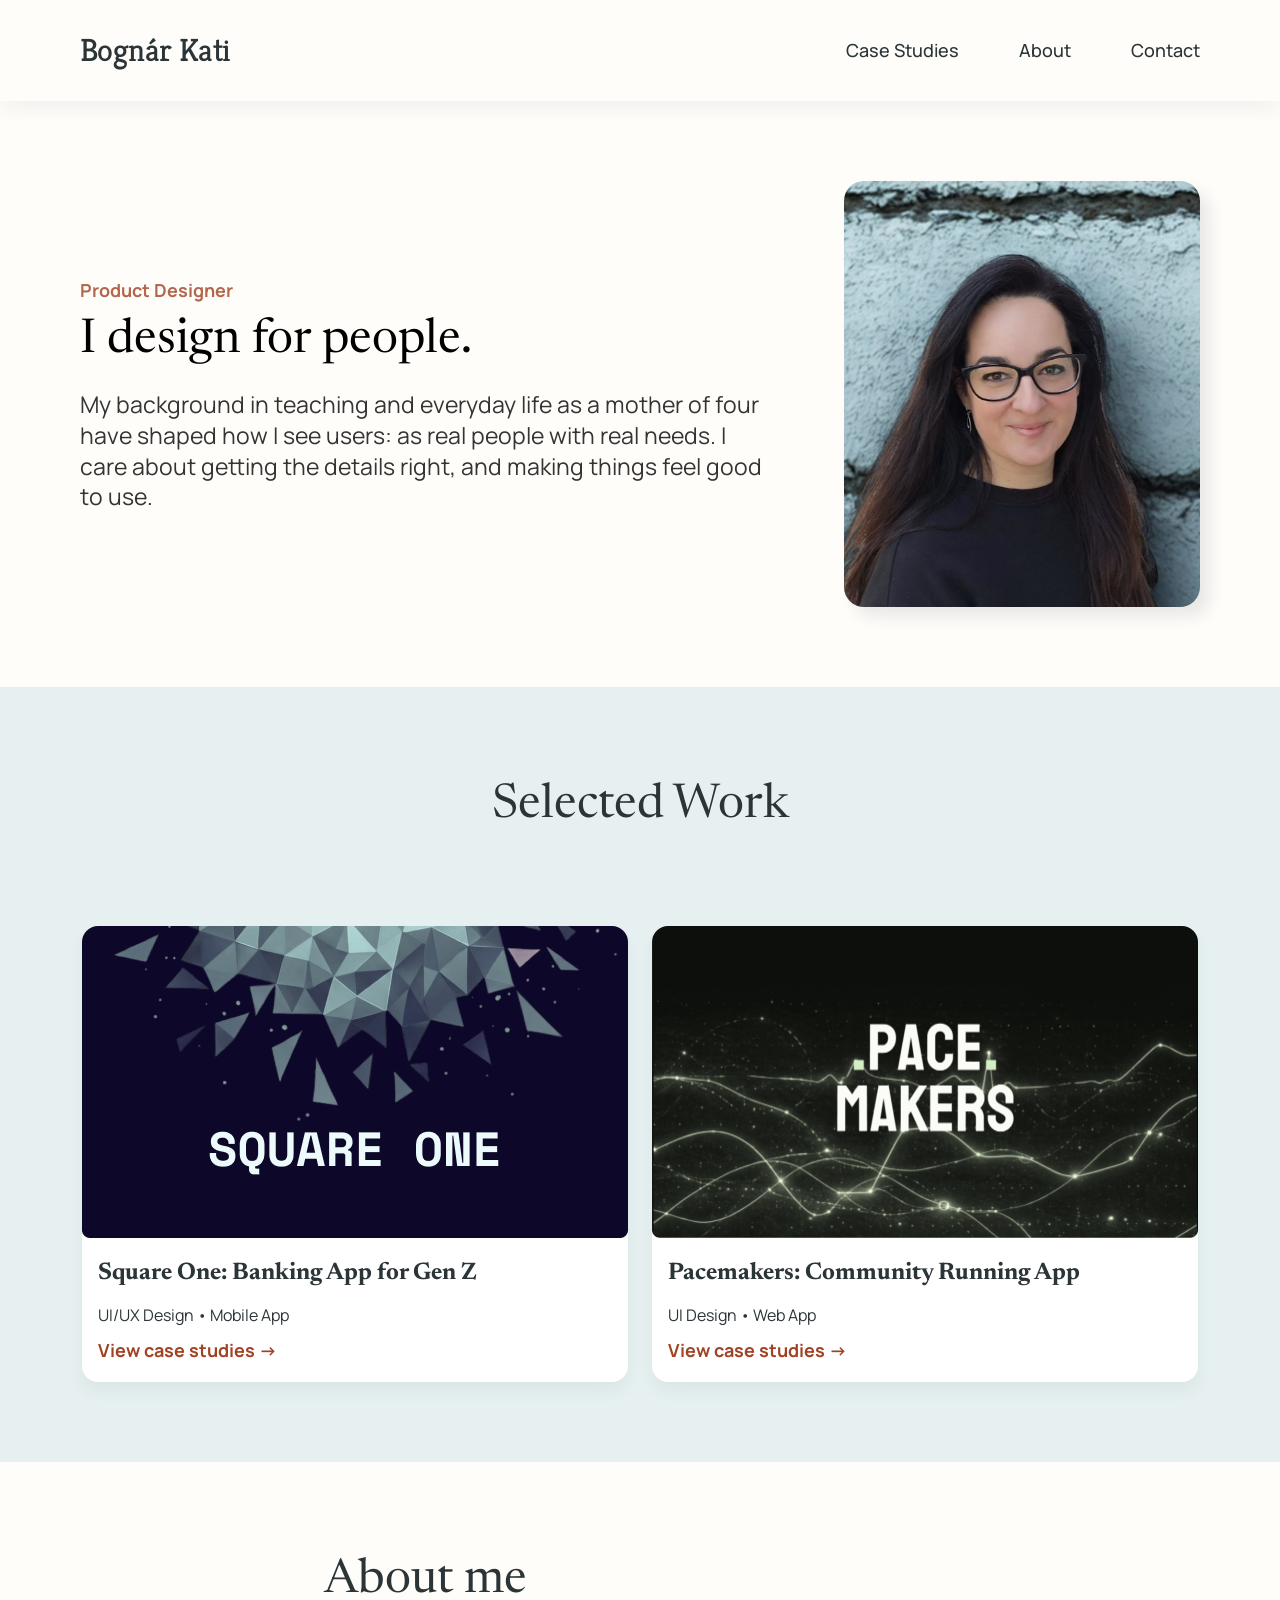
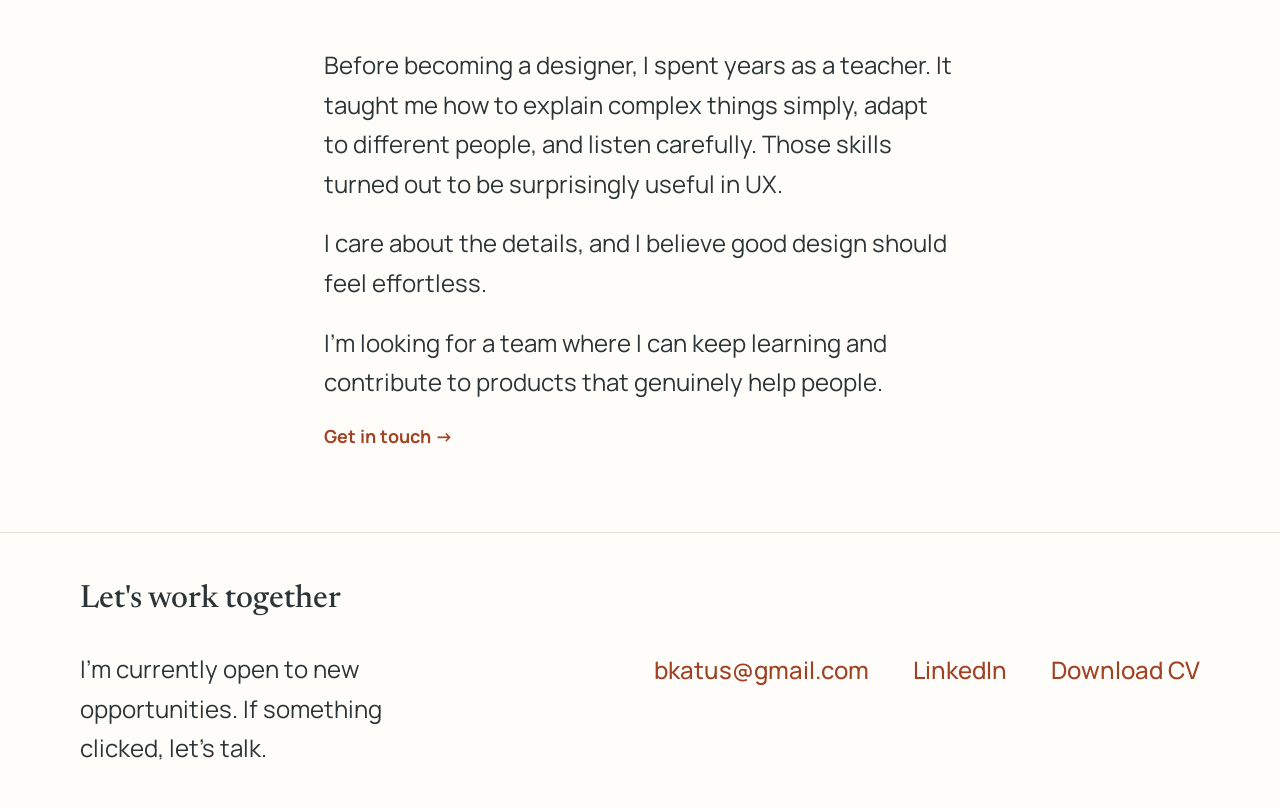
==== commit c2283727: "feat: homepage mobile responsive — nav, hero, cards, footer - Nav: hamburger (jobb oldalt), Newsread" ====
--- a/index.html
+++ b/index.html
@@ -24,6 +24,11 @@
         <a href="#about">About</a>
         <a href="#contact">Contact</a>
       </nav>
+      <button class="nav__hamburger" aria-label="Menu">
+        <span></span>
+        <span></span>
+        <span></span>
+      </button>
     </div>
   </header>
 
@@ -57,7 +62,6 @@
         </div>
         <div class="card__body">
           <h3 class="card__title">Square One: Banking App for Gen Z</h3>
-          <p class="card__desc">A playful banking experience designed for users aged 16–28, making financial management simple, engaging, and intuitive.</p>
           <p class="card__tag">UI/UX Design • Mobile App</p>
           <span class="text-link">View case studies →</span>
         </div>
@@ -69,8 +73,7 @@
           <img class="card__img" src="images/card-pacemakers.jpg" alt="Pacemakers — landing page for runners" data-ph="images/card-pacemakers.jpg" />
         </div>
         <div class="card__body">
-          <h3 class="card__title">Pacemakers: Landing page for runners</h3>
-          <p class="card__desc">A community-driven running experience connecting urban runners through shared runs and motivation.</p>
+          <h3 class="card__title">Pacemakers: Community Running App</h3>
           <p class="card__tag">UI Design • Web App</p>
           <span class="text-link">View case studies →</span>
         </div>
@@ -95,8 +98,7 @@
     <div class="footer__inner">
       <div class="footer__text">
         <h2>Let's work together</h2>
-        <p>I'm open to new opportunities.</p>
-        <p>If something clicked, let's talk.</p>
+        <p>I'm currently open to new opportunities. If something clicked, let's talk.</p>
       </div>
       <nav class="footer__links">
         <a href="mailto:bkatus@gmail.com">bkatus@gmail.com</a>
@@ -106,6 +108,14 @@
     </div>
   </footer>
 
+  <!-- Mobil navigáció overlay -->
+  <div class="mobile-menu" id="mobile-menu" aria-hidden="true">
+    <button class="mobile-menu__close" id="mobile-menu-close" aria-label="Menü bezárása"></button>
+    <a href="#work">Case Studies</a>
+    <a href="#about">About</a>
+    <a href="#contact">Contact</a>
+  </div>
+
   <script src="placeholder.js"></script>
 </body>
 </html>
--- a/style.css
+++ b/style.css
@@ -99,6 +99,13 @@
   --font-display: "Space Grotesk", "Plus Jakarta Sans", sans-serif;
   --shadow:    0 20px 50px rgba(0, 0, 0, 0.45);
   --shadow-sm: 0 10px 20px rgba(0, 0, 0, 0.35);
+
+  --fs-body:    20px;
+  --fs-eyebrow: 12px;
+}
+
+body.cs-square .cs-steps {
+  max-width: 1116px;
 }
 
 /* =========================================================
@@ -202,6 +209,7 @@
   color: var(--accent);
   border-bottom: 2px solid var(--accent);
 }
+.nav__hamburger { display: none; }
 
 /* =========================================================
    5) HOMEPAGE SZEKCIÓK
@@ -318,11 +326,11 @@
   width: 100%;
   object-fit: cover;
   background: #0d0736;
-  filter: saturate(0.65);
+  filter: saturate(0.7);
   transition: transform 0.3s ease, filter 0.3s ease;
   transform-origin: center;
 }
-.card:hover .card__img { transform: scale(1.062); filter: saturate(1); }
+.card:hover .card__img { transform: scale(1.08); filter: saturate(1.2); }
 .card__body { padding: 16px; display: flex; flex-direction: column; gap: 8px; flex: 1; }
 .card__title { font-family: var(--font-head); font-size: 1.5rem; font-weight: 700; color: var(--ink); }
 .card__desc { font-size: 1rem; color: var(--ink); margin: 0; }
@@ -368,26 +376,73 @@
 /* =========================================================
    7) CASE STUDY KOMPONENSEK
    ========================================================= */
-.cs-hero { padding: 56px 0 40px; }
+.cs-hero { padding: 0; overflow: hidden; }
+
+.cs-hero__inner {
+  max-width: 1440px;
+  margin: 0 auto;
+  padding: 80px 162px;
+  display: grid;
+  grid-template-columns: 451px 1fr;
+  align-items: center;
+  gap: 24px;
+  min-height: 680px;
+}
+
+.cs-hero__text {
+  display: flex;
+  flex-direction: column;
+}
+
 .cs-hero__title {
   font-family: var(--font-display);
-  font-weight: 400;
-  font-size: var(--fs-display);
+  font-weight: 700;
+  font-size: clamp(3rem, 5vw, 4.5rem);
   line-height: var(--lh-tight);
-  letter-spacing: 0.01em;
-}
-.cs-hero__sub { font-size: var(--fs-lead); color: var(--ink-soft); margin: 14px 0 0; max-width: 42ch; }
-.cs-hero__media { margin-top: 40px; border-radius: var(--radius); overflow: hidden; box-shadow: var(--shadow); }
-.cs-hero__media img { width: 100%; height: auto; display: block; }
-.cs-hero__media .ph { width: 100%; aspect-ratio: 16 / 9; }
+  letter-spacing: -0.02em;
+  margin: 0;
+}
+
+.cs-hero__sub {
+  font-size: var(--fs-lead);
+  color: var(--ink-soft);
+  margin: 16px 0 0;
+  max-width: 38ch;
+}
+
+.cs-hero__media {
+  position: relative;
+}
+
+.cs-hero__phones {
+  position: relative;
+  height: 640px;
+}
+
+.cs-hero__phone {
+  position: absolute;
+  width: auto;
+  height: 100%;
+  bottom: 0;
+}
+
+.cs-hero__phone--back {
+  left: 0;
+  z-index: 1;
+}
+
+.cs-hero__phone--front {
+  right: 150px;
+  z-index: 2;
+}
 
 .cs-section { padding: 64px 0; }
 .cs-section--soft { background: var(--bg-soft); }
 
 .cs-read { max-width: var(--readw); margin: 0 auto; }
-.cs-read p { font-size: var(--fs-body); color: var(--ink); margin: 0 0 18px; }
+.cs-read p { font-size: var(--fs-body); line-height: 25px; letter-spacing: 0.8px; color: var(--ink); margin: 0 0 18px; }
 .cs-read ul { margin: 0 0 18px; padding-left: 22px; }
-.cs-read li { font-size: var(--fs-body); color: var(--ink); margin-bottom: 8px; }
+.cs-read li { font-size: var(--fs-body); line-height: 25px; letter-spacing: 0.8px; color: var(--ink); margin-bottom: 8px; }
 
 .cs-h2 { font-family: var(--font-head); font-weight: 700; font-size: var(--fs-h2); margin-bottom: 24px; line-height: var(--lh-snug); }
 .cs-subh { font-family: var(--font-head); font-weight: 700; font-size: var(--fs-h4); margin: 26px 0 8px; color: var(--ink); }
@@ -396,43 +451,100 @@
   letter-spacing: 0.06em; color: var(--accent); text-transform: uppercase; margin: 24px 0 6px;
 }
 
-/* --- Overview: 2 oszlop (szöveg + infokártya), mint a Figmában --- */
+/* 1440px canvas, 138px padding, 40px vertical — Figma grid wrapper */
+.cs-section__inner {
+  max-width: 1440px;
+  margin: 0 auto;
+  padding: 40px 138px;
+}
+
+/* --- Overview: 526px szöveg + 1fr infocard, 24px gap, 1076px max-width --- */
 .cs-overview {
   display: grid;
-  grid-template-columns: 1.25fr 0.9fr;
-  gap: 56px;
+  grid-template-columns: 526px 1fr;
+  gap: 24px;
   align-items: start;
-  max-width: 1080px;
+  max-width: 1076px;
   margin: 0 auto;
 }
-.cs-overview__text p,
-.cs-overview__text li { font-size: var(--fs-body); color: var(--ink); }
-.cs-overview__text h2 { font-family: var(--font-head); font-weight: 700; font-size: var(--fs-h2); margin: 4px 0 18px; }
+
+.cs-overview__text {
+  display: flex;
+  flex-direction: column;
+  gap: 28px;
+  width: 526px;
+}
+
+.cs-overview__heading {
+  display: flex;
+  flex-direction: column;
+  gap: 8px;
+}
+.cs-overview__heading .eyebrow { font-size: 12px; font-weight: 400; color: #99FBFF; line-height: 24px; letter-spacing: normal; }
+.cs-overview__heading h2 { font-family: var(--font-head); font-weight: 700; font-size: 28px; color: #e8fbfc; margin: 0; line-height: normal; }
+
+.cs-overview__body {
+  opacity: 0.6;
+  letter-spacing: 0.8px;
+}
+.cs-overview__body p,
+.cs-overview__body li { font-size: 20px; font-weight: 400; color: #e8fbfc; line-height: 25px; margin: 0; }
 
 .infocard {
   background: var(--surface);
   border-radius: var(--radius);
   padding: 32px;
-}
-.infocard__row { display: flex; gap: 16px; padding: 10px 0; border-bottom: 1px solid var(--line); }
-.infocard__row:last-child { border-bottom: none; }
+  display: flex;
+  flex-direction: column;
+  gap: 20px;
+}
+.infocard__row { display: flex; gap: 20px; align-items: center; line-height: 24px; }
 .infocard__row dt {
-  flex: 0 0 132px;
+  flex: 0 0 145px;
   font-family: var(--font-body); font-weight: 600;
-  font-size: var(--fs-small); color: var(--accent);
-}
-.infocard__row dd { margin: 0; font-size: var(--fs-small); color: var(--ink); }
+  font-size: 20px; color: var(--accent); line-height: 24px;
+}
+.infocard__row dd { margin: 0; font-size: 20px; font-weight: 400; color: rgba(232, 251, 252, 0.6); line-height: 25px; letter-spacing: 0.8px; }
+
+/* --- Process nav sáv --- */
+.cs-process-nav {
+  padding: 80px 0;
+  background: var(--bg);
+}
+.cs-process-nav__inner {
+  max-width: 1440px;
+  margin: 0 auto;
+  padding: 0 162px;
+  display: flex;
+  justify-content: space-between;
+  align-items: center;
+}
+.cs-process-nav__inner a {
+  font-family: var(--font-body);
+  font-weight: 600;
+  font-size: 48px;
+  color: #e8fbfc;
+  line-height: 1;
+  letter-spacing: 0;
+  text-decoration: none;
+  transition: color 0.2s ease;
+}
+.cs-process-nav__inner a:hover {
+  color: var(--accent);
+  text-decoration: none;
+}
 
 /* --- Folyamat lépések --- */
 .cs-steps { max-width: var(--readw); margin: 0 auto; }
-.cs-step { padding: 30px 0; border-top: 1px solid var(--line); }
+.cs-step { padding: 30px 0; border-top: 1px solid var(--line); scroll-margin-top: 90px; }
 .cs-step:first-child { border-top: none; }
 .cs-step__num {
   font-family: var(--font-body); font-weight: 700; font-size: var(--fs-eyebrow);
   letter-spacing: 0.12em; color: var(--accent); text-transform: uppercase;
 }
 .cs-step h3 { font-family: var(--font-head); font-weight: 700; font-size: var(--fs-h3); margin: 6px 0 12px; }
-.cs-step p { font-size: var(--fs-body); color: var(--ink); margin: 0 0 14px; }
+.cs-step p { font-size: var(--fs-body); line-height: 25px; letter-spacing: 0.8px; color: var(--ink); margin: 0 0 14px; }
+.cs-step li { font-size: var(--fs-body); line-height: 25px; letter-spacing: 0.8px; color: var(--ink); }
 
 .cs-callout {
   background: color-mix(in srgb, var(--accent) 10%, transparent);
@@ -468,6 +580,48 @@
 .cs-tile h4 { font-family: var(--font-head); font-weight: 700; font-size: var(--fs-h4); margin: 0 0 8px; }
 .cs-tile p { font-size: var(--fs-small); color: var(--ink-soft); margin: 0; }
 
+/* --- Journey Map komponens --- */
+.journey-map-wrap {
+  width: 100%;
+  overflow-x: auto;
+  margin: 20px 0;
+  border-radius: 12px;
+  background: #fff9ec;
+  padding: 16px 0;
+}
+.journey-map {
+  position: relative;
+  width: 1076px;
+  height: 895px;
+  background: #fff9ec;
+  overflow: hidden;
+  border-radius: 12px;
+  font-family: 'Inter', sans-serif;
+}
+.journey-map p {
+  margin: 0;
+  opacity: 1;
+}
+
+/* --- Monthly Journey Map (308:1602) — Figma image fill crop --- */
+.journey-monthly-wrap {
+  position: relative;
+  width: 100%;
+  /* 1076 × 277px Figma frame → aspect ratio 3.884 */
+  aspect-ratio: 1076 / 277;
+  overflow: hidden;
+  border-radius: 16px;
+  margin: 20px 0;
+}
+.journey-monthly-img {
+  position: absolute;
+  width: 129.29%;
+  height: 334.64%;
+  left: -2.02%;
+  top: -226.14%;
+  max-width: none;
+}
+
 /* --- Folyamat szekció képek (teljes szélességű kutatási fotók) --- */
 .cs-img-wide {
   width: 100%;
@@ -499,38 +653,151 @@
   display: flex; justify-content: space-between; align-items: center; gap: 24px;
   padding: 40px 0; border-top: 1px solid var(--line); flex-wrap: wrap;
 }
-.cs-nav__next { font-family: var(--font-head); font-weight: 700; font-size: var(--fs-h3); }
+.cs-nav-wrap {
+  max-width: 1440px;
+  padding: 0 162px;
+}
+.cs-nav a {
+  font-size: 16px;
+  color: #e8fbfc;
+}
+.cs-nav__next { font-family: var(--font-head); font-weight: 700; }
 
 /* =========================================================
    8) RESZPONZÍV (mobil)
    ========================================================= */
 @media (max-width: 1300px) {
   .nav__inner { padding: 24px 80px; }
+  .cs-hero__inner { padding: 80px 80px; }
   .hero__grid { padding: 80px 80px; gap: 80px; }
   .work { padding: 80px 80px; }
   .footer__inner { padding: 40px 80px; gap: 80px; }
+  .cs-ideate-section > .container,
+  .cs-prototype-section > .container,
+  .cs-screens-section > .container,
+  .cs-testing-section > .container { padding: 0 80px; }
 }
 
 @media (max-width: 900px) {
-  .nav__inner { padding: 14px 24px; }
-  .nav__links { gap: 18px; }
-  .hero__grid { flex-direction: column; gap: 40px; padding: 48px 24px; }
+  /* Nav */
+  .nav__inner { padding: 20px 24px; justify-content: space-between; }
+  .nav__logo { font-family: var(--font-head); font-size: 1.75rem; font-weight: 400; letter-spacing: -0.35px; }
+  .nav__links { display: none; }
+  .nav__hamburger {
+    display: flex;
+    flex-direction: column;
+    gap: 5px;
+    width: 24px;
+    background: none;
+    border: none;
+    cursor: pointer;
+    padding: 0;
+    flex-shrink: 0;
+  }
+  .nav__hamburger span {
+    display: block;
+    width: 24px;
+    height: 2px;
+    background: #101010;
+    border-radius: 1px;
+  }
+
+  /* Hero */
+  .hero__grid { flex-direction: column; gap: 16px; padding: 24px; }
   .hero__text { width: 100%; }
-  .hero__photo { width: 100%; max-width: 420px; height: auto; aspect-ratio: 356 / 426; }
-  .work { padding: 60px 24px; gap: 48px; }
+  .hero__text .eyebrow { font-size: 0.875rem; line-height: 22px; }
+  .hero__title { font-size: 2.25rem; line-height: 40px; }
+  .hero__lead { font-size: 1rem; line-height: 26px; }
+  .hero__photo { width: 100%; max-width: 100%; height: 400px; aspect-ratio: unset; border-radius: 20px; }
+
+  /* Selected Work */
+  .work { background: rgba(188, 215, 220, 0.31); padding: 24px; gap: 16px; }
+  .section-title { font-size: 2.25rem; line-height: 40px; }
   .cards { flex-direction: column; }
+  .card__title { font-size: 1rem; line-height: 22px; }
+  .card__body { padding: 12px; gap: 4px; }
+  .card__desc { font-size: 0.875rem; line-height: 22px; }
+  .card__tag { font-size: 0.8125rem; color: rgba(0, 0, 0, 0.5); line-height: 20px; }
+  .card .text-link { font-size: 0.875rem; line-height: 22px; }
+
+  /* About */
+  .about { padding: 24px 0; }
+  .about__inner h2 { font-size: 2.25rem; font-weight: 400; margin-bottom: 16px; }
+  .about__inner p { font-size: 1rem; line-height: 26px; color: #111; margin: 0 0 16px; }
+
+  /* Footer */
+  .footer__inner { flex-direction: column; align-items: flex-start; padding: 24px; gap: 4px; }
+  .footer__text h2 { font-size: 1.75rem; font-weight: 500; margin-bottom: 0; }
+  .footer__text p { font-size: 1rem; line-height: 26px; margin: 0; color: #2b3437; }
+  .footer__links { flex-direction: column; gap: 4px; padding-top: 8px; flex-wrap: nowrap; }
+  .footer__links a { font-size: 1.125rem; font-weight: 500; }
+
+  /* Case study */
   .cs-overview { grid-template-columns: 1fr; gap: 32px; }
-  .nav__logo { font-size: 1.35rem; }
-  .footer__inner { flex-direction: column; align-items: flex-start; padding: 40px 24px; gap: 32px; }
+  .cs-hero__inner { grid-template-columns: 1fr; padding: 48px 24px; min-height: auto; }
+  .cs-hero__phone--front { right: 0; }
 }
 
 @media (max-width: 520px) {
-  .container { padding: 0 18px; }
-  .nav__inner { padding: 14px 18px; }
-  .hero__grid { padding: 32px 18px; gap: 32px; }
-  .footer__links { gap: 20px; }
+  .container { padding: 0 24px; }
+  .nav__inner { padding: 20px 24px; }
+  .hero__grid { padding: 24px; gap: 16px; }
+  .footer__links { gap: 4px; }
   .infocard { padding: 24px; }
 }
+
+/* =========================================================
+   Mobil navigáció overlay
+   ========================================================= */
+.mobile-menu {
+  display: none;
+  position: fixed;
+  inset: 0;
+  background: var(--bg);
+  z-index: 55;
+  flex-direction: column;
+  justify-content: center;
+  padding: 0 40px;
+  gap: 40px;
+}
+.mobile-menu.is-open { display: flex; }
+.mobile-menu a {
+  font-family: var(--font-head);
+  font-size: 2.5rem;
+  font-weight: 400;
+  color: var(--ink);
+  text-decoration: none;
+  line-height: 1.1;
+}
+.mobile-menu a:hover { color: var(--accent); text-decoration: none; }
+
+/* X gomb a menü bezárásához */
+.mobile-menu__close {
+  position: absolute;
+  top: 24px;
+  right: 24px;
+  background: none;
+  border: none;
+  cursor: pointer;
+  width: 24px;
+  height: 24px;
+  display: flex;
+  flex-direction: column;
+  justify-content: center;
+  gap: 0;
+}
+.mobile-menu__close::before,
+.mobile-menu__close::after {
+  content: '';
+  display: block;
+  width: 24px;
+  height: 2px;
+  background: #101010;
+  border-radius: 1px;
+  position: absolute;
+}
+.mobile-menu__close::before { transform: rotate(45deg); }
+.mobile-menu__close::after  { transform: rotate(-45deg); }
 
 /* =========================================================
    9) CASE STUDY KÉPEK (folyamatábrák, persona, journey, stb.)
@@ -555,3 +822,1050 @@
 @media (max-width: 700px) {
   .cs-img-pair { grid-template-columns: 1fr; }
 }
+
+/* =========================================================
+   10) EMPATHIZE SZEKCIÓ
+   ========================================================= */
+.cs-empathize {
+  background: #0D0736;
+  padding: 80px 0;
+  scroll-margin-top: 90px;
+}
+
+.cs-empathize__inner {
+  max-width: 1440px;
+  margin: 0 auto;
+  padding: 0 162px;
+  display: flex;
+  flex-direction: column;
+  gap: 64px;
+}
+
+.cs-empathize__top {
+  display: grid;
+  grid-template-columns: 1.4fr 1fr;
+  gap: 60px;
+  align-items: center;
+}
+
+.cs-empathize__bottom {
+  display: grid;
+  grid-template-columns: 1fr 1.4fr;
+  gap: 60px;
+  align-items: center;
+}
+
+.cs-empathize__title {
+  font-family: var(--font-body);
+  font-weight: 600;
+  font-size: 48px;
+  color: #E8FBFC;
+  line-height: 60px;
+  letter-spacing: 0;
+  margin: 0 0 28px;
+}
+
+.cs-empathize__text p,
+.cs-empathize__text li {
+  font-family: "Plus Jakarta Sans", system-ui, sans-serif;
+  font-size: 20px;
+  line-height: 25px;
+  letter-spacing: 0.04em;
+  color: rgba(232, 251, 252, 0.6);
+  margin: 0 0 16px;
+}
+
+.cs-empathize__text ul {
+  padding-left: 20px;
+  margin: 0 0 16px;
+}
+
+.cs-empathize__text li {
+  margin-bottom: 8px;
+}
+
+.cs-empathize__kami {
+  display: flex;
+  align-items: center;
+  justify-content: center;
+}
+
+.cs-empathize__kami-img--top {
+  width: 100%;
+  height: 400px;
+  object-fit: contain;
+}
+
+.cs-empathize__kami-img--bottom {
+  width: 100%;
+  height: 500px;
+  object-fit: contain;
+}
+
+.cs-empathize__insights {
+  background: var(--surface);
+  border-radius: 20px;
+  padding: 40px 48px;
+}
+
+.cs-empathize__insights-head {
+  font-family: "Plus Jakarta Sans", system-ui, sans-serif;
+  font-weight: 700;
+  font-size: 20px;
+  line-height: 25px;
+  letter-spacing: 0.04em;
+  color: #99FBFF;
+  margin: 0 0 24px;
+}
+
+.cs-empathize__insights ul {
+  padding-left: 20px;
+  margin: 0;
+  display: flex;
+  flex-direction: column;
+  gap: 20px;
+}
+
+.cs-empathize__insights li {
+  font-family: "Plus Jakarta Sans", system-ui, sans-serif;
+  font-size: 20px;
+  line-height: 25px;
+  letter-spacing: 0.8px;
+  color: rgba(232, 251, 252, 0.6);
+}
+
+@media (max-width: 1300px) {
+  .cs-empathize__inner { padding: 0 80px; }
+}
+
+@media (max-width: 900px) {
+  .cs-empathize__top,
+  .cs-empathize__bottom { grid-template-columns: 1fr; gap: 32px; }
+  .cs-empathize__inner { padding: 0 24px; gap: 40px; }
+  .cs-empathize { padding: 48px 0; }
+  .cs-empathize__bottom .cs-empathize__kami { order: -1; }
+}
+
+/* =========================================================
+   11) JOB STATEMENT KÁRTYA (423-1154)
+   ========================================================= */
+.jsc {
+  background: #fff;
+  border: 1px solid #d6d1c7;
+  border-radius: 8px;
+  overflow: hidden;
+  margin: 24px 0 32px;
+  font-family: 'Inter', sans-serif;
+}
+
+.jsc__header {
+  background: #fff7c4;
+  padding: 18px 24px;
+  text-align: center;
+  font-weight: 700;
+  font-size: 14px;
+  letter-spacing: 0.84px;
+  color: #1f1a14;
+}
+
+.jsc__col-bar {
+  display: flex;
+  border-top: 1px solid #d6d1c7;
+  border-bottom: 1px solid #d6d1c7;
+}
+
+.jsc__col-label {
+  flex: 1;
+  background: #fffae1;
+  padding: 16px 24px;
+  text-align: center;
+  font-weight: 700;
+  font-size: 13px;
+  letter-spacing: 0.52px;
+  color: #1f1a14;
+}
+
+.jsc__col-label--right {
+  flex: none;
+  width: 360px;
+}
+
+.jsc__col-sep {
+  width: 1px;
+  background: #d6d1c7;
+  align-self: stretch;
+  flex-shrink: 0;
+}
+
+.jsc__flow {
+  display: flex;
+  align-items: center;
+  gap: 8px;
+  padding: 20px 24px;
+  background: #fff;
+  border-bottom: 1px solid #d6d1c7;
+}
+
+.jsc__flow-cell {
+  flex: 1;
+  background: #fff;
+  border: 1px solid #d6d1c7;
+  border-radius: 8px;
+  padding: 14px 16px;
+  font-style: italic;
+  font-size: 15px;
+  color: #1f1a14;
+  text-align: center;
+  display: flex;
+  align-items: center;
+  justify-content: center;
+}
+
+.jsc__flow-cell--narrow {
+  flex: none;
+  width: 320px;
+}
+
+.jsc__arrow {
+  color: #8c857a;
+  font-size: 18px;
+  flex-shrink: 0;
+}
+
+.jsc__stickies {
+  display: flex;
+  background: #fafafa;
+  padding: 24px;
+  overflow: hidden;
+}
+
+.jsc__sticky-section {
+  flex: 1;
+  display: grid;
+  grid-template-columns: repeat(2, minmax(0, 1fr));
+  gap: 12px;
+  padding: 8px 12px;
+  min-width: 0;
+  overflow: hidden;
+}
+
+.jsc__sticky-section--bordered {
+  border-left: 1px solid #d6d1c7;
+}
+
+.jsc__sticky {
+  background: #a8f0bc;
+  height: 150px;
+  padding: 10px;
+  border-radius: 3px;
+  box-shadow: 0 2px 4px rgba(0,0,0,0.12);
+  display: flex;
+  flex-direction: column;
+  gap: 6px;
+  overflow: hidden;
+  font-size: 12px;
+  color: #1f1a14;
+  line-height: 1.48;
+  word-break: break-word;
+}
+
+.jsc__author {
+  font-size: 9px;
+  color: #736b61;
+  line-height: normal;
+  white-space: nowrap;
+  display: block;
+}
+
+.jsc__hr {
+  height: 1px;
+  background: #d6d1c7;
+}
+
+.jsc__conclusion {
+  background: #fff;
+  padding: 28px 32px 36px;
+  display: flex;
+  flex-direction: column;
+  gap: 12px;
+  word-break: break-word;
+}
+
+p.jsc__label {
+  font-family: 'Inter', sans-serif;
+  font-weight: 700;
+  font-size: 14px;
+  color: #1f1a14;
+  line-height: normal;
+  margin: 0;
+  opacity: 1;
+}
+
+p.jsc__text {
+  font-family: 'Lucida Handwriting', 'Bradley Hand ITC', cursive;
+  font-size: 20px;
+  line-height: 1.6;
+  color: #1f1a14;
+  margin: 0;
+  opacity: 1;
+}
+
+/* =========================================================
+   12) KEY INSIGHT KÁRTYA (389-9440)
+   ========================================================= */
+.cs-insight-card {
+  background: #1a1d3a;
+  border-radius: 16px;
+  padding: 40px;
+  width: 618px;
+  margin: 24px 0 32px;
+  display: flex;
+  flex-direction: column;
+  gap: 10px;
+  box-sizing: border-box;
+}
+
+p.cs-insight-card__title {
+  font-family: var(--font-head);
+  font-weight: 700;
+  font-size: 28px;
+  color: #99fbff;
+  letter-spacing: 1.12px;
+  line-height: 25px;
+  margin: 0;
+  opacity: 1;
+}
+
+.cs-insight-card p:not(.cs-insight-card__title):not(.cs-insight-card__subhead) {
+  font-family: var(--font-body);
+  font-size: 20px;
+  font-weight: 400;
+  color: rgba(232, 251, 252, 0.6);
+  line-height: 25px;
+  letter-spacing: 0.8px;
+  margin: 0;
+}
+
+p.cs-insight-card__subhead {
+  font-family: var(--font-body);
+  font-weight: 800;
+  font-size: 20px;
+  color: #99fbff;
+  letter-spacing: 0.8px;
+  line-height: 25px;
+  margin: 5px 0 0;
+  opacity: 1;
+}
+
+.cs-insight-card ul {
+  padding-left: 30px;
+  margin: 0;
+}
+
+.cs-insight-card li {
+  font-family: var(--font-body);
+  font-size: 20px;
+  color: rgba(232, 251, 252, 0.6);
+  line-height: 25px;
+  letter-spacing: 0.8px;
+  margin-bottom: 0;
+}
+
+.cs-insight-card li strong {
+  font-weight: 700;
+  color: #e8fbfc;
+}
+
+/* =========================================================
+   Prototype dark section
+   ========================================================= */
+.cs-prototype-section {
+  background: #0d0736;
+  padding: 80px 0;
+}
+.cs-prototype-section > .container {
+  max-width: 1440px;
+  padding: 0 162px;
+}
+.cs-prototype-section .cs-step-heading {
+  color: #ffffff;
+  margin-bottom: 32px;
+}
+.cs-prototype-section > .container > p,
+.cs-prototype-section > .container > ul li {
+  font-family: 'Plus Jakarta Sans', sans-serif;
+  font-size: 20px;
+  font-weight: 400;
+  line-height: 25px;
+  letter-spacing: 0.8px;
+  color: rgba(232, 251, 252, 0.6);
+  margin: 0 0 14px;
+  text-wrap: pretty;
+}
+.cs-prototype-section > .container > p strong {
+  color: #ffffff;
+}
+
+/* Proto cards grid */
+.cs-proto-cards {
+  display: grid;
+  grid-template-columns: repeat(3, 1fr);
+  gap: 24px;
+  margin: 40px 0;
+}
+.cs-proto-card {
+  background: var(--surface);
+  border-radius: 16px;
+  padding: 28px;
+  display: flex;
+  flex-direction: column;
+}
+.cs-proto-card__title {
+  font-family: 'Plus Jakarta Sans', sans-serif;
+  font-weight: 700;
+  font-size: 16px;
+  color: rgba(232, 251, 252, 0.9);
+  text-align: center;
+  margin: 0 0 16px;
+}
+.cs-proto-card__title--accent {
+  color: #99fbff;
+  text-align: left;
+}
+.cs-proto-card__text {
+  font-family: 'Plus Jakarta Sans', sans-serif;
+  font-size: 14px;
+  font-weight: 400;
+  line-height: 20px;
+  letter-spacing: 0.3px;
+  color: rgba(232, 251, 252, 0.6);
+  margin: 0 0 12px;
+}
+.cs-proto-display {
+  font-family: 'Space Grotesk', sans-serif;
+  font-weight: 700;
+  font-size: 36px;
+  color: #e8fbfc;
+  margin: 0 0 12px;
+  line-height: 1.2;
+}
+.cs-proto-tagline {
+  font-family: 'Plus Jakarta Sans', sans-serif;
+  font-size: 14px;
+  font-style: italic;
+  color: rgba(232, 251, 252, 0.8);
+  margin: 0 0 12px;
+}
+.cs-proto-swatches {
+  display: flex;
+  gap: 8px;
+  margin-top: auto;
+  padding-top: 16px;
+}
+.cs-proto-swatch {
+  display: flex;
+  flex-direction: column;
+  align-items: center;
+  gap: 6px;
+  flex: 1;
+}
+.cs-proto-swatch__chip {
+  width: 60px;
+  height: 60px;
+  border-radius: 50%;
+  border: none;
+}
+.cs-proto-swatch__code {
+  font-family: 'Plus Jakarta Sans', sans-serif;
+  font-size: 10px;
+  color: rgba(232, 251, 252, 0.6);
+  text-align: center;
+}
+.cs-proto-principles {
+  list-style: none;
+  padding: 0;
+  margin: 0;
+  display: flex;
+  flex-direction: column;
+  gap: 16px;
+}
+.cs-proto-principles li {
+  display: flex;
+  flex-direction: column;
+  gap: 3px;
+}
+.cs-proto-principles li strong {
+  font-family: 'Plus Jakarta Sans', sans-serif;
+  font-size: 14px;
+  font-weight: 700;
+  color: #99fbff;
+}
+.cs-proto-principles li span {
+  font-family: 'Plus Jakarta Sans', sans-serif;
+  font-size: 13px;
+  color: rgba(232, 251, 252, 0.6);
+  line-height: 18px;
+}
+
+/* =========================================================
+   Testing dark section
+   ========================================================= */
+.cs-testing-section {
+  background: #0d0736;
+  padding: 80px 0;
+}
+.cs-testing-section > .container {
+  max-width: 1440px;
+  padding: 0 162px;
+}
+.cs-testing-section .cs-step-heading {
+  color: #ffffff;
+  margin-bottom: 32px;
+}
+.cs-testing-section > .container > p:not(.cs-step-eyebrow):not(.cs-testing-subh) {
+  font-family: 'Plus Jakarta Sans', sans-serif;
+  font-size: 20px;
+  font-weight: 400;
+  line-height: 25px;
+  letter-spacing: 0.8px;
+  color: rgba(232, 251, 252, 0.6);
+  margin: 0 0 14px;
+  text-wrap: pretty;
+}
+.cs-testing-section > .container > ul {
+  padding-left: 20px;
+  margin: 0 0 24px;
+}
+.cs-testing-section > .container > ul li {
+  font-family: 'Plus Jakarta Sans', sans-serif;
+  font-size: 20px;
+  font-weight: 400;
+  line-height: 25px;
+  letter-spacing: 0.8px;
+  color: rgba(232, 251, 252, 0.6);
+  margin-bottom: 8px;
+  text-wrap: pretty;
+}
+.cs-testing-subh {
+  font-family: 'Plus Jakarta Sans', sans-serif;
+  font-size: 20px;
+  font-weight: 700;
+  line-height: 25px;
+  letter-spacing: 0;
+  color: #ffffff;
+  margin: 28px 0 12px;
+}
+.cs-testing-kami {
+  display: flex;
+  justify-content: center;
+  margin-top: 64px;
+}
+.cs-testing-kami__ring {
+  width: 220px;
+  height: 220px;
+  border-radius: 50%;
+  border: 4px solid #99fbff;
+  overflow: hidden;
+  position: relative;
+}
+.cs-testing-kami__hand {
+  position: absolute;
+  width: 1218px !important;
+  max-width: none;
+  height: 1218px;
+  left: -214px;
+  top: -541px;
+  transform: translateX(260px);
+  opacity: 0;
+  transition: transform 0.9s cubic-bezier(0.34, 1.56, 0.64, 1),
+              opacity 0.4s ease;
+}
+.cs-testing-kami__ring.is-visible .cs-testing-kami__hand {
+  transform: translateX(0);
+  opacity: 1;
+}
+
+/* =========================================================
+   Key Screens dark section
+   ========================================================= */
+.cs-screens-section {
+  background: #0d0736;
+  padding: 80px 0;
+}
+.cs-screens-section > .container {
+  max-width: 1440px;
+  padding: 0 162px;
+}
+.cs-step-eyebrow--center {
+  text-align: center;
+}
+.cs-step-heading--center {
+  text-align: center;
+  color: #ffffff;
+  margin-bottom: 56px;
+}
+.cs-screen-item {
+  margin-bottom: 64px;
+}
+.cs-screen-item:last-child {
+  margin-bottom: 0;
+}
+.cs-screen-item img {
+  max-width: 100%;
+  height: auto;
+  display: block;
+  border-radius: 16px;
+  margin: 0 auto;
+}
+.cs-screen-caption {
+  font-family: 'Plus Jakarta Sans', sans-serif;
+  font-size: 20px;
+  font-weight: 400;
+  line-height: 25px;
+  letter-spacing: 0.8px;
+  color: rgba(232, 251, 252, 0.6);
+  text-align: center;
+  margin: 24px auto 0;
+  max-width: 760px;
+  text-wrap: pretty;
+}
+.cs-screen-item--wide .cs-screen-caption {
+  max-width: 100%;
+}
+
+@media (max-width: 700px) {
+  .jsc__col-label--right { width: auto; flex: 1; }
+  .jsc__flow { flex-wrap: wrap; }
+  .jsc__flow-cell--narrow { width: auto; flex: 1 1 100%; }
+  .jsc__stickies { flex-direction: column; }
+  .jsc__sticky-section--bordered { border-left: none; border-top: 1px solid #d6d1c7; }
+  .jsc__sticky-section { grid-template-columns: repeat(2, minmax(0, 1fr)); }
+}
+
+/* =========================================================
+   Define section — header typography
+   ========================================================= */
+p.cs-step-eyebrow {
+  font-family: var(--font-body);
+  font-size: 12px;
+  font-weight: 400;
+  line-height: 24px;
+  color: #99fbff;
+  text-transform: uppercase;
+  letter-spacing: 0.08em;
+  margin: 0 0 4px;
+  opacity: 1;
+}
+
+body.cs-square #define > p:not(.cs-step-eyebrow):not(.cs-subh),
+body.cs-square #define > ul {
+  color: #fdfffa;
+  opacity: 0.6;
+  font-family: var(--font-body);
+  font-size: 20px;
+  font-weight: 400;
+  line-height: 25px;
+  letter-spacing: 0.04em;
+}
+
+body.cs-square #define > .cs-subh {
+  font-family: var(--font-body);
+  font-size: 32px;
+  font-weight: 700;
+  line-height: 25px;
+  opacity: 0.6;
+  color: var(--ink);
+  margin-top: 48px;
+  margin-bottom: 28px;
+}
+
+.cs-step-heading {
+  font-family: var(--font-body);
+  font-size: 48px;
+  font-weight: 600;
+  line-height: 60px;
+  letter-spacing: 0;
+  color: var(--ink);
+  margin: 0 0 24px;
+}
+
+/* =========================================================
+   Ideate dark section
+   ========================================================= */
+.cs-ideate-section {
+  background: #0d0736;
+  padding: 80px 0;
+}
+.cs-ideate-section > .container {
+  max-width: 1440px;
+  padding: 0 162px;
+}
+.cs-ideate__inner {
+  display: grid;
+  grid-template-columns: 1fr 1fr;
+  gap: 24px;
+  align-items: center;
+}
+.cs-ideate__text .cs-step-heading {
+  font-family: 'Plus Jakarta Sans', sans-serif;
+  font-size: 48px;
+  font-weight: 600;
+  line-height: 60px;
+  letter-spacing: 0;
+  color: #ffffff;
+}
+.cs-ideate__text p {
+  font-family: 'Plus Jakarta Sans', sans-serif;
+  font-size: 20px;
+  font-weight: 400;
+  line-height: 25px;
+  letter-spacing: 0.8px;
+  color: rgba(232, 251, 252, 0.6);
+  margin: 0 0 12px;
+  text-wrap: pretty;
+}
+.cs-ideate__text ul {
+  padding-left: 20px;
+  margin: 0;
+}
+.cs-ideate__text li {
+  font-family: 'Plus Jakarta Sans', sans-serif;
+  font-size: 20px;
+  font-weight: 400;
+  line-height: 25px;
+  letter-spacing: 0.8px;
+  color: rgba(232, 251, 252, 0.6);
+  margin-bottom: 8px;
+  text-wrap: pretty;
+}
+.cs-ideate__text strong {
+  color: #ffffff;
+}
+.cs-ideate__img img {
+  width: 100%;
+  height: auto;
+  border-radius: 16px;
+  display: block;
+}
+
+/* =========================================================
+   Persona cards
+   ========================================================= */
+.persona-card {
+  background: var(--surface);
+  border-radius: 16px;
+  overflow: hidden;
+  margin: 32px 0;
+}
+
+.persona-card__header {
+  background: #0c1525;
+  border-bottom: 1px solid #1f3858;
+  padding: 0;
+  display: flex;
+  align-items: center;
+}
+
+.persona-card__header-left {
+  width: 343px;
+  flex-shrink: 0;
+  display: flex;
+  align-items: center;
+  justify-content: center;
+  padding: 20px 16px;
+}
+
+.persona-card__header-right {
+  flex: 1;
+  padding: 20px 24px;
+  display: flex;
+  flex-direction: column;
+  gap: 8px;
+}
+
+.persona-card__chip {
+  width: 163px;
+  height: 59px;
+  display: flex;
+  align-items: center;
+  justify-content: center;
+  background: rgba(0, 208, 200, 0.15);
+  border: 1px solid #99fbff;
+  border-radius: 99px;
+  color: #99fbff;
+  font-family: var(--font-body);
+  font-size: 10px;
+  font-weight: 600;
+  letter-spacing: 0.12em;
+  text-transform: uppercase;
+  padding: 4px 14px;
+  white-space: nowrap;
+}
+
+p.persona-card__meet {
+  font-family: var(--font-body);
+  font-size: 22px;
+  font-weight: 600;
+  line-height: 1;
+  color: var(--ink);
+  margin: 0;
+  opacity: 1;
+}
+
+p.persona-card__role {
+  font-family: var(--font-body);
+  font-size: 14px;
+  font-weight: 400;
+  line-height: 1;
+  color: rgba(232, 251, 252, 0.6);
+  margin: 0;
+  opacity: 1;
+}
+
+.persona-card__body {
+  display: flex;
+}
+
+.persona-card__left {
+  width: 343px;
+  flex-shrink: 0;
+  background: #0c1728;
+  border-right: 1px solid #99fbff;
+  padding: 24px 20px;
+  display: flex;
+  flex-direction: column;
+  align-items: center;
+  gap: 16px;
+}
+
+.persona-card__left--alt {
+  border-right-color: #0d0736;
+}
+
+.persona-photo {
+  width: 120px;
+  height: 120px;
+  border-radius: 50%;
+  border: 3px solid #99fbff;
+  overflow: hidden;
+  flex-shrink: 0;
+}
+
+.persona-photo img {
+  width: 100%;
+  height: 100%;
+  object-fit: cover;
+}
+
+.persona-card__id-block {
+  width: 100%;
+  text-align: center;
+}
+
+.persona-card__firstname {
+  font-family: var(--font-body);
+  font-size: 24px;
+  font-weight: 700;
+  color: var(--ink);
+  margin: 0 0 6px;
+}
+
+.persona-card__name-divider {
+  width: 40px;
+  height: 2px;
+  background: #99fbff;
+  margin: 0 auto 6px;
+}
+
+p.persona-card__subtitle {
+  font-family: var(--font-body);
+  font-size: 12px;
+  font-weight: 400;
+  color: #99fbff;
+  margin: 0;
+  text-align: center;
+}
+
+.persona-card__quote-box {
+  background: #0e1b2d;
+  border: 1px solid #99fbff;
+  border-radius: 8px;
+  padding: 12px 14px;
+  width: 100%;
+}
+
+.persona-card__quote-mark {
+  font-size: 24px;
+  color: #99fbff;
+  line-height: 1;
+  margin: 0 0 4px;
+  font-family: Georgia, serif;
+}
+
+p.persona-card__quote-text {
+  font-family: 'Plus Jakarta Sans', sans-serif;
+  font-size: 13px;
+  color: rgba(232, 251, 252, 0.6);
+  line-height: 1.6;
+  margin: 0;
+  font-style: italic;
+}
+
+.persona-card__demographics {
+  width: 100%;
+}
+
+p.persona-card__section-label {
+  font-family: var(--font-body);
+  font-size: 10px;
+  font-weight: 600;
+  letter-spacing: 0.08em;
+  color: #99fbff;
+  text-transform: uppercase;
+  margin: 0 0 10px;
+  white-space: nowrap;
+  flex-shrink: 0;
+}
+
+.persona-card__demo-row {
+  display: flex;
+  gap: 8px;
+  margin-bottom: 5px;
+  font-family: 'Plus Jakarta Sans', sans-serif;
+  font-size: 10px;
+  color: rgba(232, 251, 252, 0.6);
+  line-height: 1.4;
+}
+
+.persona-card__demo-key {
+  min-width: 68px;
+  color: rgba(232, 251, 252, 0.6);
+  flex-shrink: 0;
+}
+
+/* Right column */
+.persona-card__right {
+  flex: 1;
+  padding: 20px;
+  display: flex;
+  flex-direction: column;
+  gap: 12px;
+}
+
+.persona-card__box {
+  background: #0e1b2d;
+  border-radius: 10px;
+  padding: 16px 18px;
+}
+
+.persona-card__box p.persona-card__section-label {
+  color: #99fbff;
+  font-size: 10px;
+  font-weight: 600;
+  margin-bottom: 10px;
+  opacity: 1;
+}
+
+.persona-card__box p {
+  font-family: 'Plus Jakarta Sans', sans-serif;
+  font-size: 12px;
+  color: rgba(232, 251, 252, 0.6);
+  line-height: 1.55;
+  margin: 0 0 8px;
+}
+
+.persona-card__box p:last-child { margin-bottom: 0; }
+
+.persona-card__list {
+  list-style: disc;
+  padding-left: 16px;
+  margin: 0;
+}
+
+.persona-card__list li {
+  font-family: 'Plus Jakarta Sans', sans-serif;
+  font-size: 12px;
+  color: rgba(232, 251, 252, 0.6);
+  line-height: 1.55;
+  margin-bottom: 5px;
+}
+
+.persona-card__list li:last-child { margin-bottom: 0; }
+
+.persona-card__bottom-row {
+  display: flex;
+  gap: 12px;
+}
+
+.persona-card__box--grow {
+  flex: 1;
+}
+
+.persona-card__box--tech {
+  width: 210px;
+  flex-shrink: 0;
+}
+
+.persona-card__tech-row {
+  display: flex;
+  align-items: center;
+  justify-content: space-between;
+  margin-bottom: 8px;
+  gap: 8px;
+}
+
+.persona-card__tech-row:last-child { margin-bottom: 0; }
+
+.persona-card__tech-label {
+  font-family: var(--font-body);
+  font-size: 10px;
+  color: rgba(232, 251, 252, 0.6);
+  white-space: nowrap;
+}
+
+.persona-dots {
+  display: flex;
+  gap: 4px;
+  flex-shrink: 0;
+}
+
+.pd {
+  width: 8px;
+  height: 8px;
+  border-radius: 50%;
+  background: #334D6B;
+}
+
+.pd--on {
+  background: #99fbff;
+}
+
+.persona-card__known-apps {
+  display: flex;
+  flex-direction: row;
+  align-items: center;
+  gap: 12px;
+  padding: 14px 20px;
+  flex-wrap: nowrap;
+}
+
+.persona-card__known-apps p.persona-card__section-label {
+  margin-bottom: 0;
+}
+
+.persona-card__divider-flex {
+  flex: 1;
+  height: 1px;
+  background: rgba(232, 251, 252, 0.1);
+  min-width: 8px;
+}
+
+.persona-card__app-chip {
+  font-family: 'Plus Jakarta Sans', sans-serif;
+  font-size: 12px;
+  color: rgba(232, 251, 252, 0.6);
+  background: rgba(0, 208, 200, 0.15);
+  border: 1px solid #1f3858;
+  border-radius: 6px;
+  padding: 4px 10px;
+}
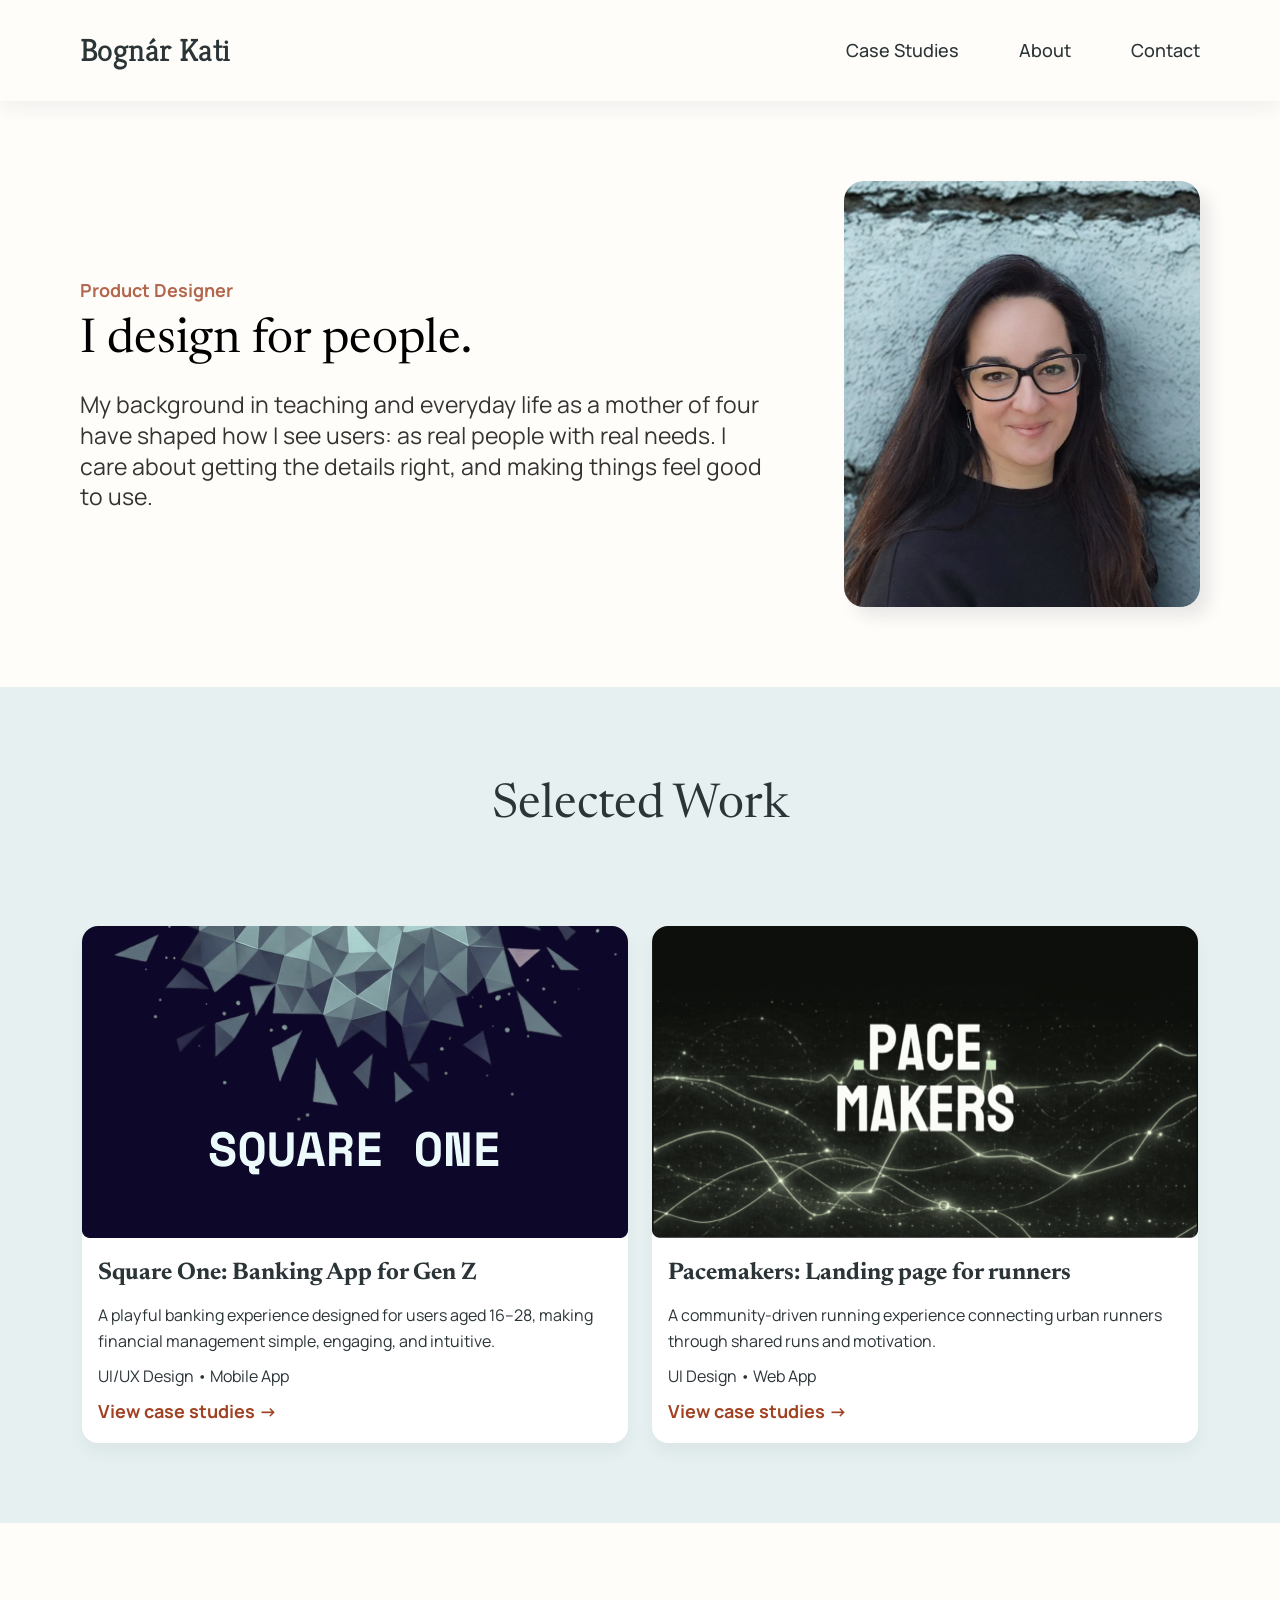
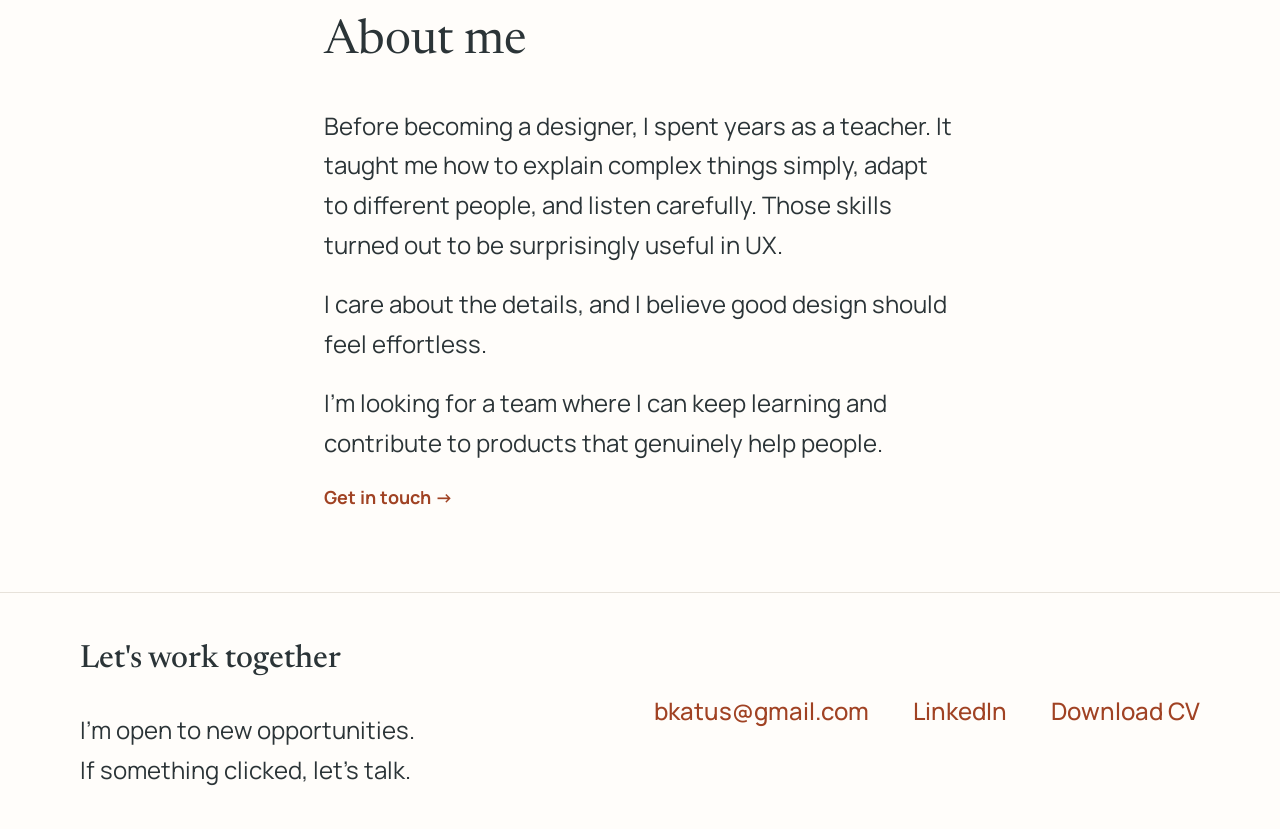
==== commit e9ef4aa3: "feat: hamburger nav + persona cards Figma-accurate mobile redesign - Nav: hamburger menu (logo + 3-b" ====
--- a/index.html
+++ b/index.html
@@ -62,6 +62,7 @@
         </div>
         <div class="card__body">
           <h3 class="card__title">Square One: Banking App for Gen Z</h3>
+          <p class="card__desc">A playful banking experience designed for users aged 16–28, making financial management simple, engaging, and intuitive.</p>
           <p class="card__tag">UI/UX Design • Mobile App</p>
           <span class="text-link">View case studies →</span>
         </div>
@@ -73,7 +74,8 @@
           <img class="card__img" src="images/card-pacemakers.jpg" alt="Pacemakers — landing page for runners" data-ph="images/card-pacemakers.jpg" />
         </div>
         <div class="card__body">
-          <h3 class="card__title">Pacemakers: Community Running App</h3>
+          <h3 class="card__title">Pacemakers: Landing page for runners</h3>
+          <p class="card__desc">A community-driven running experience connecting urban runners through shared runs and motivation.</p>
           <p class="card__tag">UI Design • Web App</p>
           <span class="text-link">View case studies →</span>
         </div>
@@ -98,7 +100,8 @@
     <div class="footer__inner">
       <div class="footer__text">
         <h2>Let's work together</h2>
-        <p>I'm currently open to new opportunities. If something clicked, let's talk.</p>
+        <p>I'm open to new opportunities.</p>
+        <p>If something clicked, let's talk.</p>
       </div>
       <nav class="footer__links">
         <a href="mailto:bkatus@gmail.com">bkatus@gmail.com</a>
--- a/style.css
+++ b/style.css
@@ -210,6 +210,9 @@
   border-bottom: 2px solid var(--accent);
 }
 .nav__hamburger { display: none; }
+body.cs-square .nav__hamburger span { background: #fdfffa; }
+body.cs-square .mobile-menu__close::before,
+body.cs-square .mobile-menu__close::after { background: #fdfffa; }
 
 /* =========================================================
    5) HOMEPAGE SZEKCIÓK
@@ -727,6 +730,7 @@
 
   /* Footer */
   .footer__inner { flex-direction: column; align-items: flex-start; padding: 24px; gap: 4px; }
+  .footer { border-top: none; }
   .footer__text h2 { font-size: 1.75rem; font-weight: 500; margin-bottom: 0; }
   .footer__text p { font-size: 1rem; line-height: 26px; margin: 0; color: #2b3437; }
   .footer__links { flex-direction: column; gap: 4px; padding-top: 8px; flex-wrap: nowrap; }
@@ -770,8 +774,6 @@
   line-height: 1.1;
 }
 .mobile-menu a:hover { color: var(--accent); text-decoration: none; }
-
-/* X gomb a menü bezárásához */
 .mobile-menu__close {
   position: absolute;
   top: 24px;
@@ -1869,3 +1871,298 @@
   border-radius: 6px;
   padding: 4px 10px;
 }
+
+/* persona-card__mobile: csak mobilon látható */
+body.cs-square .persona-card__mobile { display: none; }
+
+/* =========================================================
+   SQUARE ONE — MOBIL (≤520px)
+   Csak body.cs-square-ra scoped, desktop-t nem érinti.
+   ========================================================= */
+@media (max-width: 520px) {
+
+  /* --- Hero --- */
+  body.cs-square .cs-hero { padding: 0; }
+  body.cs-square .cs-hero__inner {
+    grid-template-columns: 1fr;
+    padding: 24px;
+    gap: 16px;
+    min-height: auto;
+  }
+  body.cs-square .cs-hero__text { flex-direction: column; gap: 16px; }
+  body.cs-square .cs-hero__title {
+    font-size: 44px;
+    line-height: 50px;
+    letter-spacing: 0;
+  }
+  body.cs-square .cs-hero__sub {
+    font-size: 18px;
+    line-height: 24px;
+    font-weight: 500;
+    color: #99fbff;
+    margin: 0;
+    max-width: none;
+  }
+  body.cs-square .cs-hero__media { position: static; }
+  body.cs-square .cs-hero__phones {
+    position: relative;
+    width: 267px;
+    height: 384px;
+    flex-shrink: 0;
+  }
+  body.cs-square .cs-hero__phone {
+    position: absolute;
+    height: auto;
+    bottom: auto;
+  }
+  body.cs-square .cs-hero__phone--back {
+    left: 0;
+    top: 0;
+    width: 247px;
+    z-index: 1;
+  }
+  body.cs-square .cs-hero__phone--front {
+    left: 102px;
+    top: 6px;
+    right: auto;
+    width: 165px;
+    z-index: 2;
+  }
+
+  /* --- Overview szekció --- */
+  body.cs-square .cs-section { background: #140e38; padding: 0; }
+  body.cs-square .cs-section__inner { padding: 24px; max-width: 100%; }
+  body.cs-square .cs-overview {
+    grid-template-columns: 1fr;
+    gap: 16px;
+    max-width: 100%;
+  }
+  body.cs-square .cs-overview__text { width: 100%; gap: 12px; }
+  body.cs-square .cs-overview__heading .eyebrow {
+    font-size: 11px;
+    letter-spacing: 1.5px;
+  }
+  body.cs-square .cs-overview__heading h2 {
+    font-size: 28px;
+    line-height: 36px;
+  }
+  body.cs-square .cs-overview__body { opacity: 1; }
+  body.cs-square .cs-overview__body p,
+  body.cs-square .cs-overview__body li {
+    font-size: 15px;
+    line-height: 22px;
+    letter-spacing: 0;
+    color: rgba(253, 255, 250, 0.8);
+  }
+  body.cs-square .cs-overview__body ul { display: none; }
+  /* Infocard: kompakt sorok */
+  body.cs-square .infocard {
+    background: transparent;
+    padding: 0;
+    border-radius: 0;
+    gap: 0;
+  }
+  body.cs-square .infocard__row {
+    background: rgba(13, 7, 54, 0.6);
+    border-radius: 8px;
+    padding: 8px 16px;
+    gap: 12px;
+    line-height: 20px;
+    margin-bottom: 0;
+    align-items: flex-start;
+  }
+  body.cs-square .infocard__row dt {
+    flex: 0 0 110px;
+    font-size: 13px;
+    font-weight: 700;
+    color: #99fbff;
+    line-height: 20px;
+  }
+  body.cs-square .infocard__row dd {
+    font-size: 13px;
+    color: rgba(253, 255, 250, 0.85);
+    letter-spacing: 0;
+    line-height: 20px;
+  }
+
+  /* --- Folyamat nav sáv (workflow bar) --- */
+  body.cs-square .cs-process-nav { padding: 0; background: #0f0a2e; }
+  body.cs-square .cs-process-nav__inner {
+    max-width: 100%;
+    height: 80px;
+    padding: 20px 16px;
+    justify-content: space-between;
+    align-items: center;
+    gap: 0;
+    flex-wrap: nowrap;
+    overflow: hidden;
+  }
+  body.cs-square .cs-process-nav__inner a {
+    font-size: 10px;
+    font-weight: 700;
+    line-height: normal;
+    color: rgba(253, 255, 250, 0.5);
+    flex: 1;
+    text-align: center;
+    white-space: nowrap;
+    padding: 0;
+    overflow: hidden;
+  }
+  body.cs-square .cs-process-nav__inner a:first-child { color: #99fbff; }
+
+  /* --- Empathize --- */
+  body.cs-square .cs-empathize { padding: 0; }
+  body.cs-square .cs-empathize__inner { padding: 24px; gap: 16px; }
+  body.cs-square .cs-empathize__top,
+  body.cs-square .cs-empathize__bottom { gap: 16px; }
+  body.cs-square .cs-empathize__kami { display: none; }
+  body.cs-square .cs-empathize__title {
+    font-size: 32px;
+    line-height: 40px;
+    margin-bottom: 0;
+  }
+  body.cs-square .cs-empathize__text p,
+  body.cs-square .cs-empathize__text li { font-size: 15px; line-height: 22px; }
+  body.cs-square .cs-empathize__insights {
+    background: #140e38;
+    border-radius: 12px;
+    padding: 20px;
+    gap: 12px;
+  }
+  body.cs-square .cs-empathize__insights-head { font-size: 16px; color: #e8fbfc; }
+  body.cs-square .cs-empathize__insights ul { padding-left: 0; list-style: none; }
+  body.cs-square .cs-empathize__insights li { font-size: 14px; line-height: 22px; }
+
+  /* --- Define szekció --- */
+  body.cs-square .cs-section--soft { padding: 0; }
+  body.cs-square .cs-section--soft > .container { padding: 24px; max-width: 100%; }
+  body.cs-square .cs-step-heading { font-size: 32px; line-height: 42px; margin-bottom: 16px; }
+  body.cs-square .cs-subh { font-size: 20px; margin-top: 24px; margin-bottom: 12px; line-height: 30px; }
+  body.cs-square #define > p:not(.cs-step-eyebrow):not(.cs-subh),
+  body.cs-square #define > ul { font-size: 15px; line-height: 22px; }
+  body.cs-square #define > .cs-subh { font-size: 20px; margin-top: 24px; margin-bottom: 12px; }
+
+  /* Persona kártyák — teljes mobil újraírás (Figma spec) */
+  body.cs-square .persona-card { margin: 16px 0; border-radius: 12px; background: #0d0736; overflow: hidden; }
+  body.cs-square .persona-card__header { display: none; }
+  body.cs-square .persona-card__body { display: none; }
+  body.cs-square .persona-card__mobile {
+    display: flex;
+    flex-direction: column;
+    gap: 12px;
+    padding: 20px;
+  }
+  body.cs-square .pcm-name {
+    font-size: 18px;
+    font-weight: 700;
+    line-height: 24px;
+    color: #99fbff;
+    margin: 0;
+  }
+  body.cs-square .persona-card__mobile--alt .pcm-name { color: #7373fa; }
+  body.cs-square .pcm-role {
+    font-size: 13px;
+    font-weight: 500;
+    line-height: 20px;
+    color: rgba(253, 255, 250, 0.7);
+    margin: 0;
+  }
+  body.cs-square .pcm-divider {
+    height: 2px;
+    width: 40px;
+    background: rgba(153, 251, 255, 0.4);
+    border-radius: 1px;
+    flex-shrink: 0;
+  }
+  body.cs-square .persona-card__mobile--alt .pcm-divider { background: rgba(120, 89, 229, 0.4); }
+  body.cs-square .pcm-bio {
+    font-size: 14px;
+    font-weight: 400;
+    line-height: 20px;
+    color: rgba(253, 255, 250, 0.8);
+    margin: 0;
+  }
+  body.cs-square .pcm-field { display: flex; flex-direction: column; gap: 2px; }
+  body.cs-square .pcm-label {
+    font-size: 11px;
+    font-weight: 700;
+    line-height: 20px;
+    letter-spacing: 0.8px;
+    color: #99fbff;
+    margin: 0;
+  }
+  body.cs-square .persona-card__mobile--alt .pcm-label { color: #7373fa; }
+  body.cs-square .pcm-value {
+    font-size: 13px;
+    font-weight: 400;
+    line-height: 20px;
+    color: rgba(253, 255, 250, 0.75);
+    margin: 0;
+  }
+
+  /* Journey map + JSC — mobilon elrejtve (vizuálisan tört, Figma sem mutatja) */
+  body.cs-square .journey-map-wrap { display: none; }
+  body.cs-square .journey-monthly-wrap { display: none; }
+  body.cs-square .jsc { display: none; }
+
+  /* Key insight kártya */
+  body.cs-square .cs-insight-card {
+    width: 100%;
+    box-sizing: border-box;
+    padding: 20px;
+    margin: 16px 0;
+  }
+
+  /* --- Ideate szekció --- */
+  body.cs-square .cs-ideate-section { padding: 0; }
+  body.cs-square .cs-ideate-section > .container { padding: 24px; max-width: 100%; }
+  body.cs-square .cs-ideate__inner { grid-template-columns: 1fr; gap: 16px; }
+  body.cs-square .cs-ideate__text .cs-step-heading { font-size: 32px; line-height: 42px; }
+  body.cs-square .cs-ideate__text p,
+  body.cs-square .cs-ideate__text li { font-size: 15px; line-height: 22px; }
+  body.cs-square .cs-ideate__img img { width: 100%; height: auto; }
+
+  /* --- Prototype szekció --- */
+  body.cs-square .cs-prototype-section { background: #140e38; padding: 0; }
+  body.cs-square .cs-prototype-section > .container { padding: 24px; max-width: 100%; }
+  body.cs-square .cs-prototype-section .cs-step-heading { font-size: 32px; line-height: 42px; margin-bottom: 16px; }
+  body.cs-square .cs-prototype-section > .container > p,
+  body.cs-square .cs-prototype-section > .container > ul li { font-size: 15px; line-height: 22px; }
+  body.cs-square .cs-proto-cards { grid-template-columns: 1fr; gap: 16px; margin: 24px 0; }
+  body.cs-square .cs-proto-swatch__chip { width: 32px; height: 32px; }
+
+  /* --- Key Screens szekció --- */
+  body.cs-square .cs-screens-section { padding: 0; }
+  body.cs-square .cs-screens-section > .container { padding: 24px; max-width: 100%; }
+  body.cs-square .cs-step-heading--center { font-size: 32px; line-height: 42px; margin-bottom: 24px; }
+  body.cs-square .cs-screen-item { margin-bottom: 24px; }
+  body.cs-square .cs-screen-caption {
+    font-size: 10px;
+    line-height: 14px;
+    color: #e8fbfc;
+    opacity: 0.8;
+    margin-top: 12px;
+  }
+
+  /* --- Testing szekció --- */
+  body.cs-square .cs-testing-section { background: #140e38; padding: 0; }
+  body.cs-square .cs-testing-section > .container { padding: 24px; max-width: 100%; }
+  body.cs-square .cs-testing-section .cs-step-heading { font-size: 32px; line-height: 42px; margin-bottom: 16px; }
+  body.cs-square .cs-testing-section > .container > p:not(.cs-step-eyebrow):not(.cs-testing-subh),
+  body.cs-square .cs-testing-section > .container > ul li { font-size: 15px; line-height: 22px; }
+  body.cs-square .cs-testing-subh { font-size: 15px; font-weight: 700; }
+  body.cs-square .cs-testing-kami { margin-top: 32px; }
+
+  /* --- Case study footer nav --- */
+  body.cs-square .cs-nav-wrap { max-width: 100%; padding: 0; }
+  body.cs-square .cs-nav {
+    padding: 28px 24px;
+    border-top: 1px solid rgba(253, 255, 250, 0.1);
+    min-height: 80px;
+    box-sizing: border-box;
+    flex-wrap: nowrap;
+    gap: 12px;
+  }
+  body.cs-square .cs-nav a { font-size: 14px; font-weight: 500; color: rgba(253, 255, 250, 0.7); }
+  body.cs-square .cs-nav__next { color: #99fbff; font-size: 14px; }
+}
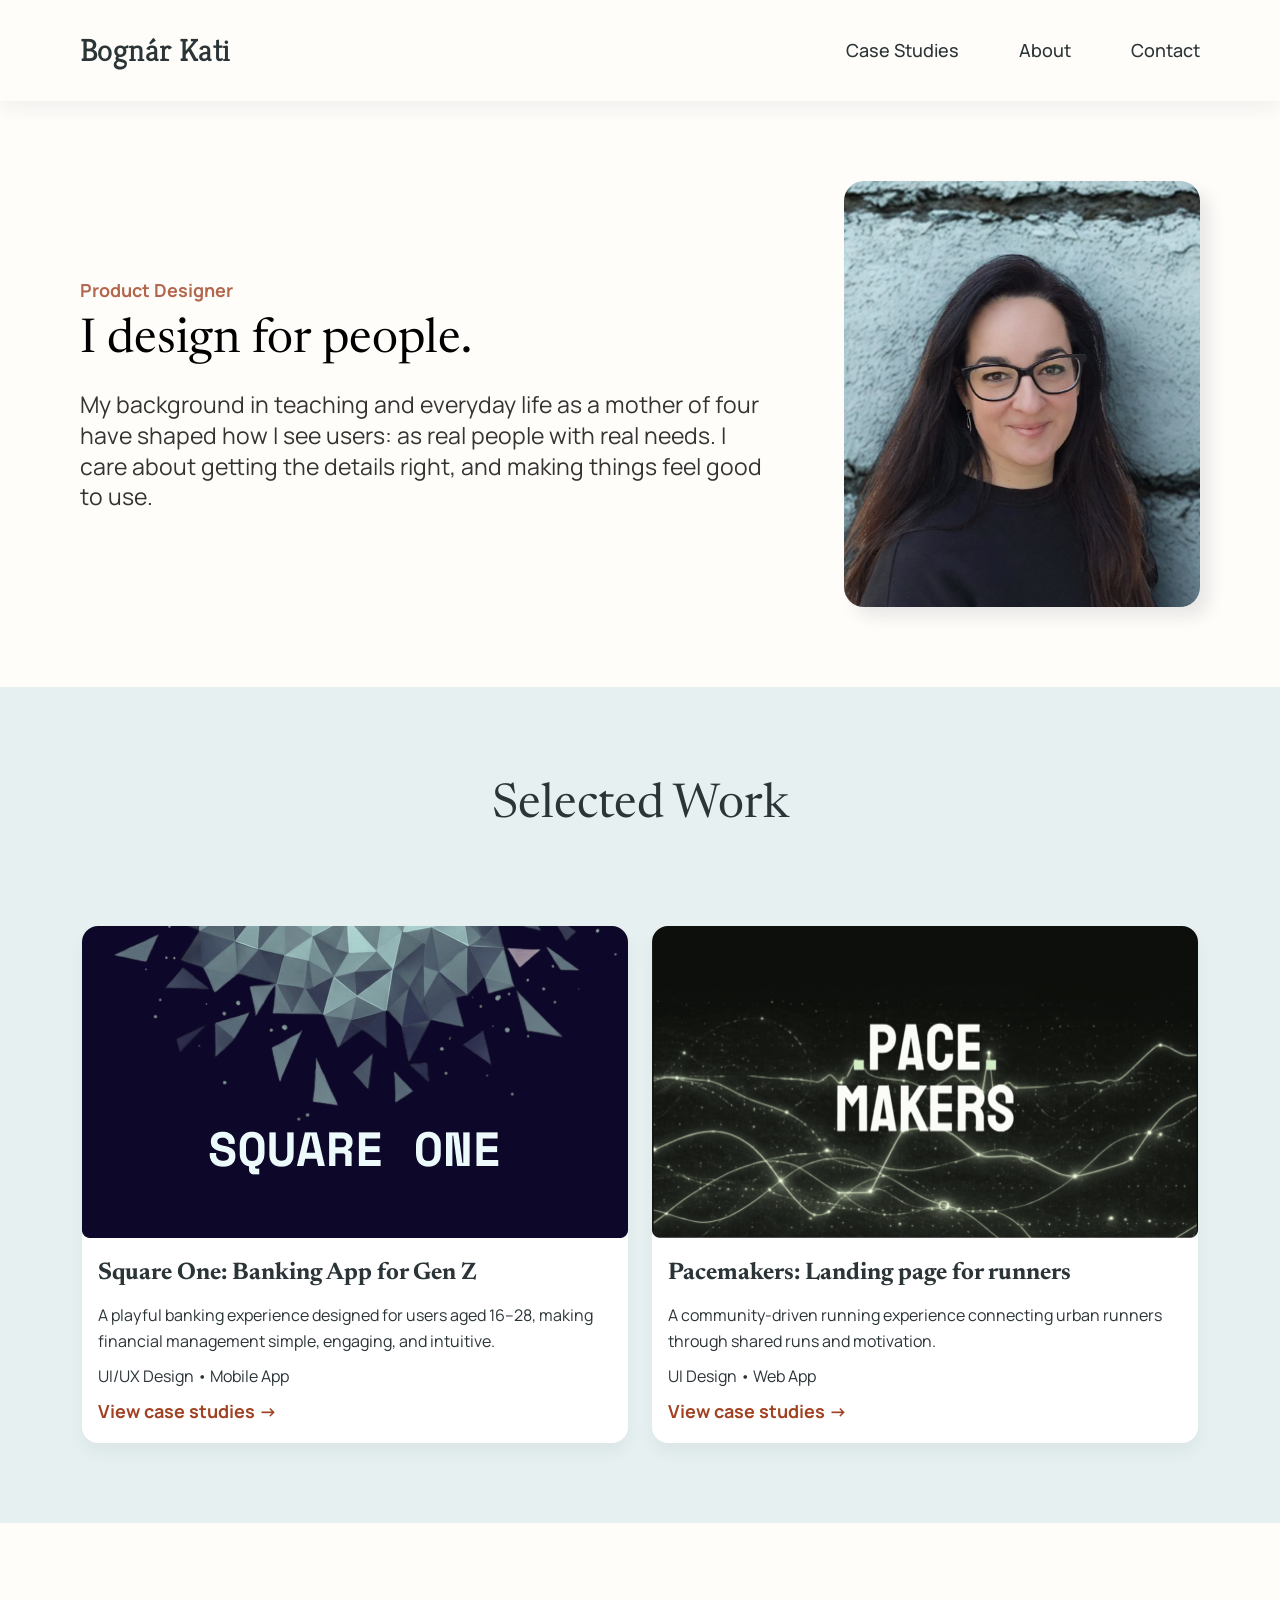
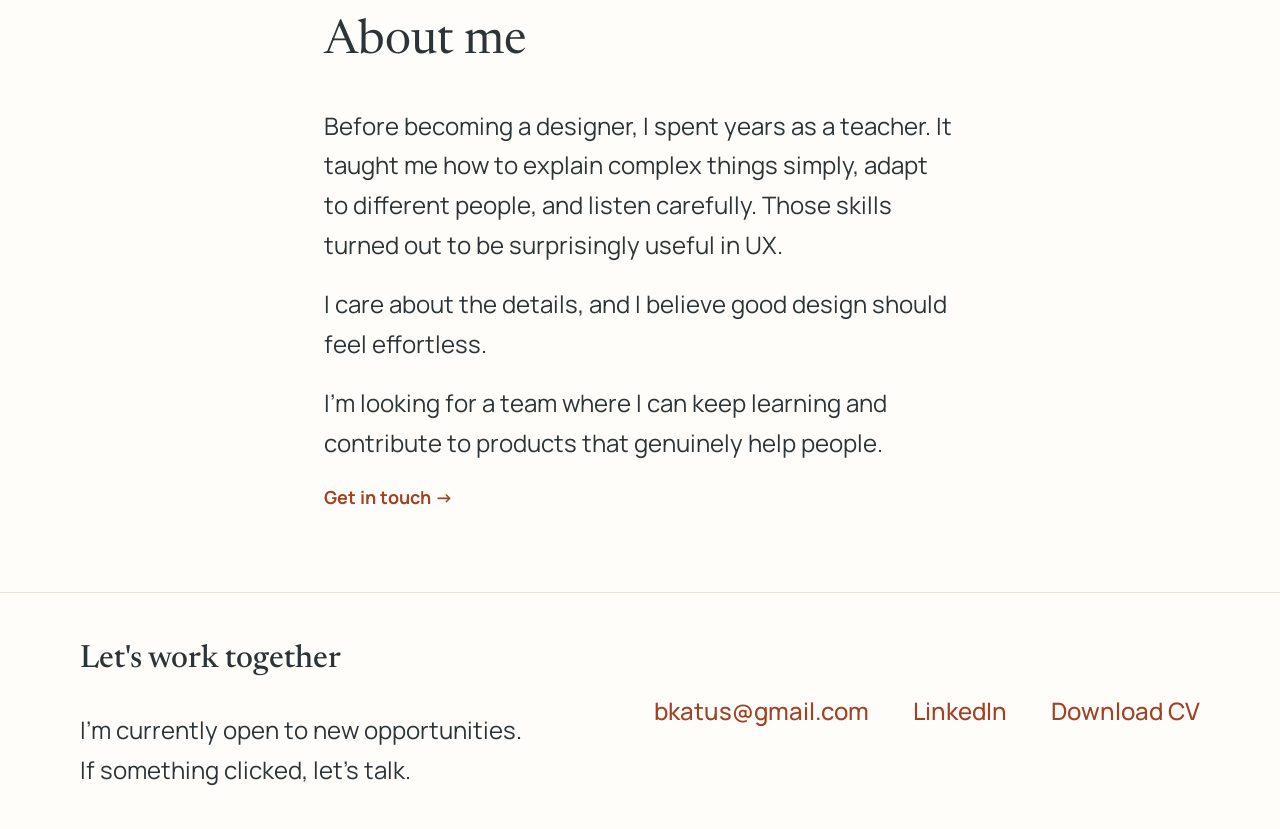
==== commit 5a2b8822: "fix: footer desktop — increase text max-width to prevent wrapping Co-Authored-By: Claude Sonnet 4.6 " ====
--- a/index.html
+++ b/index.html
@@ -100,7 +100,7 @@
     <div class="footer__inner">
       <div class="footer__text">
         <h2>Let's work together</h2>
-        <p>I'm open to new opportunities.</p>
+        <p>I'm currently open to new opportunities.</p>
         <p>If something clicked, let's talk.</p>
       </div>
       <nav class="footer__links">
--- a/style.css
+++ b/style.css
@@ -214,6 +214,9 @@
 body.cs-square .mobile-menu__close::before,
 body.cs-square .mobile-menu__close::after { background: #fdfffa; }
 
+body.cs-square .nav__inner { transition: padding 0.25s ease; }
+body.cs-square .nav.is-scrolled .nav__inner { padding-top: 8px; padding-bottom: 8px; }
+
 /* =========================================================
    5) HOMEPAGE SZEKCIÓK
    ========================================================= */
@@ -354,7 +357,7 @@
   align-items: center; justify-content: space-between;
   padding: 40px 162px;
 }
-.footer__text { max-width: 356px; }
+.footer__text { max-width: 500px; }
 .footer__text h2 { font-family: var(--font-head); font-weight: 500; font-size: 2rem; margin-bottom: 24px; }
 .footer__text p { font-size: var(--fs-lead); margin: 0; color: var(--ink); }
 .footer__links { display: flex; flex-wrap: wrap; gap: 44px; }
@@ -412,6 +415,7 @@
   margin: 16px 0 0;
   max-width: 38ch;
 }
+body.cs-square .cs-hero__sub { color: #99fbff; }
 
 .cs-hero__media {
   position: relative;
@@ -1226,13 +1230,13 @@
   font-family: 'Plus Jakarta Sans', sans-serif;
   font-weight: 700;
   font-size: 16px;
-  color: rgba(232, 251, 252, 0.9);
+  color: #99fbff;
   text-align: center;
   margin: 0 0 16px;
 }
 .cs-proto-card__title--accent {
   color: #99fbff;
-  text-align: left;
+  text-align: center;
 }
 .cs-proto-card__text {
   font-family: 'Plus Jakarta Sans', sans-serif;
@@ -1244,17 +1248,19 @@
   margin: 0 0 12px;
 }
 .cs-proto-display {
-  font-family: 'Space Grotesk', sans-serif;
+  font-family: 'Space Mono', monospace;
   font-weight: 700;
   font-size: 36px;
   color: #e8fbfc;
   margin: 0 0 12px;
-  line-height: 1.2;
+  line-height: 34px;
+  letter-spacing: -0.025em;
 }
 .cs-proto-tagline {
   font-family: 'Plus Jakarta Sans', sans-serif;
   font-size: 14px;
-  font-style: italic;
+  font-style: normal;
+  font-weight: 400;
   color: rgba(232, 251, 252, 0.8);
   margin: 0 0 12px;
 }
@@ -1300,13 +1306,16 @@
   font-family: 'Plus Jakarta Sans', sans-serif;
   font-size: 14px;
   font-weight: 700;
-  color: #99fbff;
+  color: #e8fbfc;
 }
 .cs-proto-principles li span {
   font-family: 'Plus Jakarta Sans', sans-serif;
-  font-size: 13px;
-  color: rgba(232, 251, 252, 0.6);
-  line-height: 18px;
+  font-size: 12px;
+  color: rgba(153, 251, 255, 0.6);
+  line-height: normal;
+}
+.cs-proto-cards .cs-proto-card:nth-child(2) .cs-proto-card__text {
+  color: rgba(153, 251, 255, 0.6);
 }
 
 /* =========================================================
@@ -1891,9 +1900,12 @@
   }
   body.cs-square .cs-hero__text { flex-direction: column; gap: 16px; }
   body.cs-square .cs-hero__title {
+    font-family: "Plus Jakarta Sans", system-ui, sans-serif;
     font-size: 44px;
     line-height: 50px;
     letter-spacing: 0;
+    color: #fdfffa;
+    opacity: 1;
   }
   body.cs-square .cs-hero__sub {
     font-size: 18px;
@@ -1998,17 +2010,16 @@
     overflow: hidden;
   }
   body.cs-square .cs-process-nav__inner a {
-    font-size: 10px;
+    font-size: 11px;
     font-weight: 700;
     line-height: normal;
-    color: rgba(253, 255, 250, 0.5);
+    color: #fdfffa;
     flex: 1;
     text-align: center;
     white-space: nowrap;
     padding: 0;
     overflow: hidden;
   }
-  body.cs-square .cs-process-nav__inner a:first-child { color: #99fbff; }
 
   /* --- Empathize --- */
   body.cs-square .cs-empathize { padding: 0; }
@@ -2019,28 +2030,100 @@
   body.cs-square .cs-empathize__title {
     font-size: 32px;
     line-height: 40px;
+    color: #fdfffa;
     margin-bottom: 0;
   }
-  body.cs-square .cs-empathize__text p,
-  body.cs-square .cs-empathize__text li { font-size: 15px; line-height: 22px; }
+  body.cs-square .cs-empathize__text { display: flex; flex-direction: column; gap: 16px; }
+  body.cs-square .cs-empathize__text p { font-size: 15px; line-height: 22px; color: rgba(253,255,250,0.8); margin: 0; }
+  body.cs-square .cs-empathize__text p strong { color: #fdfffa; }
+  body.cs-square .cs-empathize__text ul { margin: 0; padding-left: 20px; }
+  body.cs-square .cs-empathize__text li { font-size: 15px; line-height: 22px; color: rgba(253,255,250,0.8); margin-bottom: 4px; }
+  body.cs-square .cs-empathize__text ul li::marker { color: #99fbff; }
   body.cs-square .cs-empathize__insights {
     background: #140e38;
     border-radius: 12px;
     padding: 20px;
+    display: flex;
+    flex-direction: column;
     gap: 12px;
   }
-  body.cs-square .cs-empathize__insights-head { font-size: 16px; color: #e8fbfc; }
-  body.cs-square .cs-empathize__insights ul { padding-left: 0; list-style: none; }
-  body.cs-square .cs-empathize__insights li { font-size: 14px; line-height: 22px; }
+  body.cs-square .cs-empathize__insights-head { font-size: 16px; line-height: normal; color: #e8fbfc; }
+  body.cs-square .cs-empathize__insights ul { padding-left: 0; list-style: none; gap: 0; }
+  body.cs-square .cs-empathize__insights li { font-size: 14px; line-height: 22px; color: rgba(253,255,250,0.85); margin-bottom: 0; }
 
   /* --- Define szekció --- */
   body.cs-square .cs-section--soft { padding: 0; }
   body.cs-square .cs-section--soft > .container { padding: 24px; max-width: 100%; }
   body.cs-square .cs-step-heading { font-size: 32px; line-height: 42px; margin-bottom: 16px; }
   body.cs-square .cs-subh { font-size: 20px; margin-top: 24px; margin-bottom: 12px; line-height: 30px; }
-  body.cs-square #define > p:not(.cs-step-eyebrow):not(.cs-subh),
-  body.cs-square #define > ul { font-size: 15px; line-height: 22px; }
-  body.cs-square #define > .cs-subh { font-size: 20px; margin-top: 24px; margin-bottom: 12px; }
+  /* Desktop tartalmak elrejtése mobilon */
+  body.cs-square #define > p:not(.cs-subh),
+  body.cs-square #define > ul { display: none; }
+  body.cs-square #define > .cs-subh { font-size: 20px; font-weight: 700; line-height: 30px; color: #fdfffa; margin: 16px 0 12px; }
+  body.cs-square .cs-insight-card { display: none; }
+  /* Mobil: User Journey kártya */
+  body.cs-square .cs-mobile-journey {
+    background: #0d0736;
+    border-radius: 12px;
+    padding: 16px;
+    display: flex;
+    flex-direction: column;
+    gap: 0;
+  }
+  body.cs-square .cs-mobile-journey p {
+    font-family: 'Plus Jakarta Sans', sans-serif;
+    font-size: 14px;
+    font-weight: 400;
+    line-height: 22px;
+    color: rgba(253, 255, 250, 0.8);
+    margin: 0;
+  }
+  /* Mobil: Job Statement szöveg */
+  body.cs-square .cs-mobile-jobstatement {
+    display: flex;
+    flex-direction: column;
+    gap: 8px;
+  }
+  body.cs-square .cs-mobile-jobstatement p {
+    font-family: 'Plus Jakarta Sans', sans-serif;
+    font-size: 14px;
+    font-weight: 400;
+    line-height: 22px;
+    color: rgba(253, 255, 250, 0.8);
+    margin: 0;
+  }
+  /* Mobil: How Might We kártyák */
+  body.cs-square .cs-mobile-hmw {
+    display: flex;
+    flex-direction: column;
+    gap: 0;
+  }
+  body.cs-square .cs-mobile-hmw__item {
+    background: #0d0736;
+    border-radius: 8px;
+    padding: 12px 14px;
+    display: flex;
+    gap: 10px;
+    align-items: flex-start;
+  }
+  body.cs-square .cs-mobile-hmw__q {
+    font-family: 'Plus Jakarta Sans', sans-serif;
+    font-size: 16px;
+    font-weight: 700;
+    color: #99fbff;
+    flex-shrink: 0;
+    line-height: 22px;
+  }
+  body.cs-square .cs-mobile-hmw__item p {
+    font-family: 'Plus Jakarta Sans', sans-serif;
+    font-size: 14px;
+    font-weight: 400;
+    line-height: 22px;
+    color: rgba(253, 255, 250, 0.85);
+    margin: 0;
+    flex: 1;
+    min-width: 0;
+  }
 
   /* Persona kártyák — teljes mobil újraírás (Figma spec) */
   body.cs-square .persona-card { margin: 16px 0; border-radius: 12px; background: #0d0736; overflow: hidden; }
@@ -2059,7 +2142,7 @@
     color: #99fbff;
     margin: 0;
   }
-  body.cs-square .persona-card__mobile--alt .pcm-name { color: #7373fa; }
+  body.cs-square .persona-card__mobile--alt .pcm-name { color: #99fbff; }
   body.cs-square .pcm-role {
     font-size: 13px;
     font-weight: 500;
@@ -2074,7 +2157,7 @@
     border-radius: 1px;
     flex-shrink: 0;
   }
-  body.cs-square .persona-card__mobile--alt .pcm-divider { background: rgba(120, 89, 229, 0.4); }
+  body.cs-square .persona-card__mobile--alt .pcm-divider { background: rgba(153, 251, 255, 0.4); }
   body.cs-square .pcm-bio {
     font-size: 14px;
     font-weight: 400;
@@ -2091,7 +2174,7 @@
     color: #99fbff;
     margin: 0;
   }
-  body.cs-square .persona-card__mobile--alt .pcm-label { color: #7373fa; }
+  body.cs-square .persona-card__mobile--alt .pcm-label { color: #99fbff; }
   body.cs-square .pcm-value {
     font-size: 13px;
     font-weight: 400;
@@ -2105,13 +2188,8 @@
   body.cs-square .journey-monthly-wrap { display: none; }
   body.cs-square .jsc { display: none; }
 
-  /* Key insight kártya */
-  body.cs-square .cs-insight-card {
-    width: 100%;
-    box-sizing: border-box;
-    padding: 20px;
-    margin: 16px 0;
-  }
+  /* Key insight kártya — mobilon rejtve */
+  body.cs-square .cs-insight-card { display: none; }
 
   /* --- Ideate szekció --- */
   body.cs-square .cs-ideate-section { padding: 0; }
@@ -2126,10 +2204,66 @@
   body.cs-square .cs-prototype-section { background: #140e38; padding: 0; }
   body.cs-square .cs-prototype-section > .container { padding: 24px; max-width: 100%; }
   body.cs-square .cs-prototype-section .cs-step-heading { font-size: 32px; line-height: 42px; margin-bottom: 16px; }
-  body.cs-square .cs-prototype-section > .container > p,
-  body.cs-square .cs-prototype-section > .container > ul li { font-size: 15px; line-height: 22px; }
-  body.cs-square .cs-proto-cards { grid-template-columns: 1fr; gap: 16px; margin: 24px 0; }
+  body.cs-square .cs-prototype-section > .container > p {
+    font-size: 15px;
+    line-height: 22px;
+    margin: 0 0 16px;
+  }
+  /* Bullet lista — teal pontokkal */
+  body.cs-square .cs-prototype-section > .container > ul {
+    list-style: none;
+    padding: 0;
+    margin: 0 0 16px;
+    display: flex;
+    flex-direction: column;
+    gap: 4px;
+  }
+  body.cs-square .cs-prototype-section > .container > ul li {
+    font-family: 'Plus Jakarta Sans', sans-serif;
+    font-size: 15px;
+    font-weight: 400;
+    line-height: 24px;
+    color: rgba(253, 255, 250, 0.8);
+    letter-spacing: 0;
+    margin: 0;
+    display: flex;
+    gap: 8px;
+    align-items: flex-start;
+  }
+  body.cs-square .cs-prototype-section > .container > ul li::before {
+    content: '•';
+    color: #99fbff;
+    flex-shrink: 0;
+    line-height: 24px;
+  }
+  /* Proto kártyák */
+  body.cs-square .cs-proto-cards { grid-template-columns: 1fr; gap: 16px; margin: 0 0 16px; }
+  body.cs-square .cs-proto-card { padding: 16px; }
+  /* Typography kártya elrejtése mobilon */
+  body.cs-square .cs-proto-cards .cs-proto-card:nth-child(3) { display: none; }
+  /* Eredeti záró szöveg elrejtése (mobilon a cs-mobile-proto-text mutatja) */
+  body.cs-square .cs-proto-cards ~ p { display: none; }
+  /* Mobil szöveg a kártyák között */
+  body.cs-square .cs-mobile-proto-text {
+    display: flex;
+    flex-direction: column;
+    gap: 8px;
+  }
+  body.cs-square .cs-mobile-proto-text p {
+    font-family: 'Plus Jakarta Sans', sans-serif;
+    font-size: 15px;
+    font-weight: 400;
+    line-height: 22px;
+    color: rgba(253, 255, 250, 0.8);
+    margin: 0;
+  }
+  /* Colour Palette swatches */
+  body.cs-square .cs-proto-swatches { gap: 12px; justify-content: center; }
   body.cs-square .cs-proto-swatch__chip { width: 32px; height: 32px; }
+  /* Design Principles elvek */
+  body.cs-square .cs-proto-card__title { font-size: 14px; }
+  body.cs-square .cs-proto-principles li strong { font-size: 13px; line-height: 20px; color: #fdfffa; }
+  body.cs-square .cs-proto-principles li span { font-size: 12px; line-height: 18px; color: rgba(253, 255, 250, 0.55); }
 
   /* --- Key Screens szekció --- */
   body.cs-square .cs-screens-section { padding: 0; }
@@ -2139,8 +2273,8 @@
   body.cs-square .cs-screen-caption {
     font-size: 10px;
     line-height: 14px;
-    color: #e8fbfc;
-    opacity: 0.8;
+    color: #fdfffa;
+    opacity: 0.7;
     margin-top: 12px;
   }
 
@@ -2166,3 +2300,13 @@
   body.cs-square .cs-nav a { font-size: 14px; font-weight: 500; color: rgba(253, 255, 250, 0.7); }
   body.cs-square .cs-nav__next { color: #99fbff; font-size: 14px; }
 }
+
+/* =========================================================
+   Define — mobil-specifikus elemek elrejtése desktopOn
+   ========================================================= */
+@media (min-width: 521px) {
+  .cs-mobile-journey,
+  .cs-mobile-jobstatement,
+  .cs-mobile-hmw,
+  .cs-mobile-proto-text { display: none; }
+}
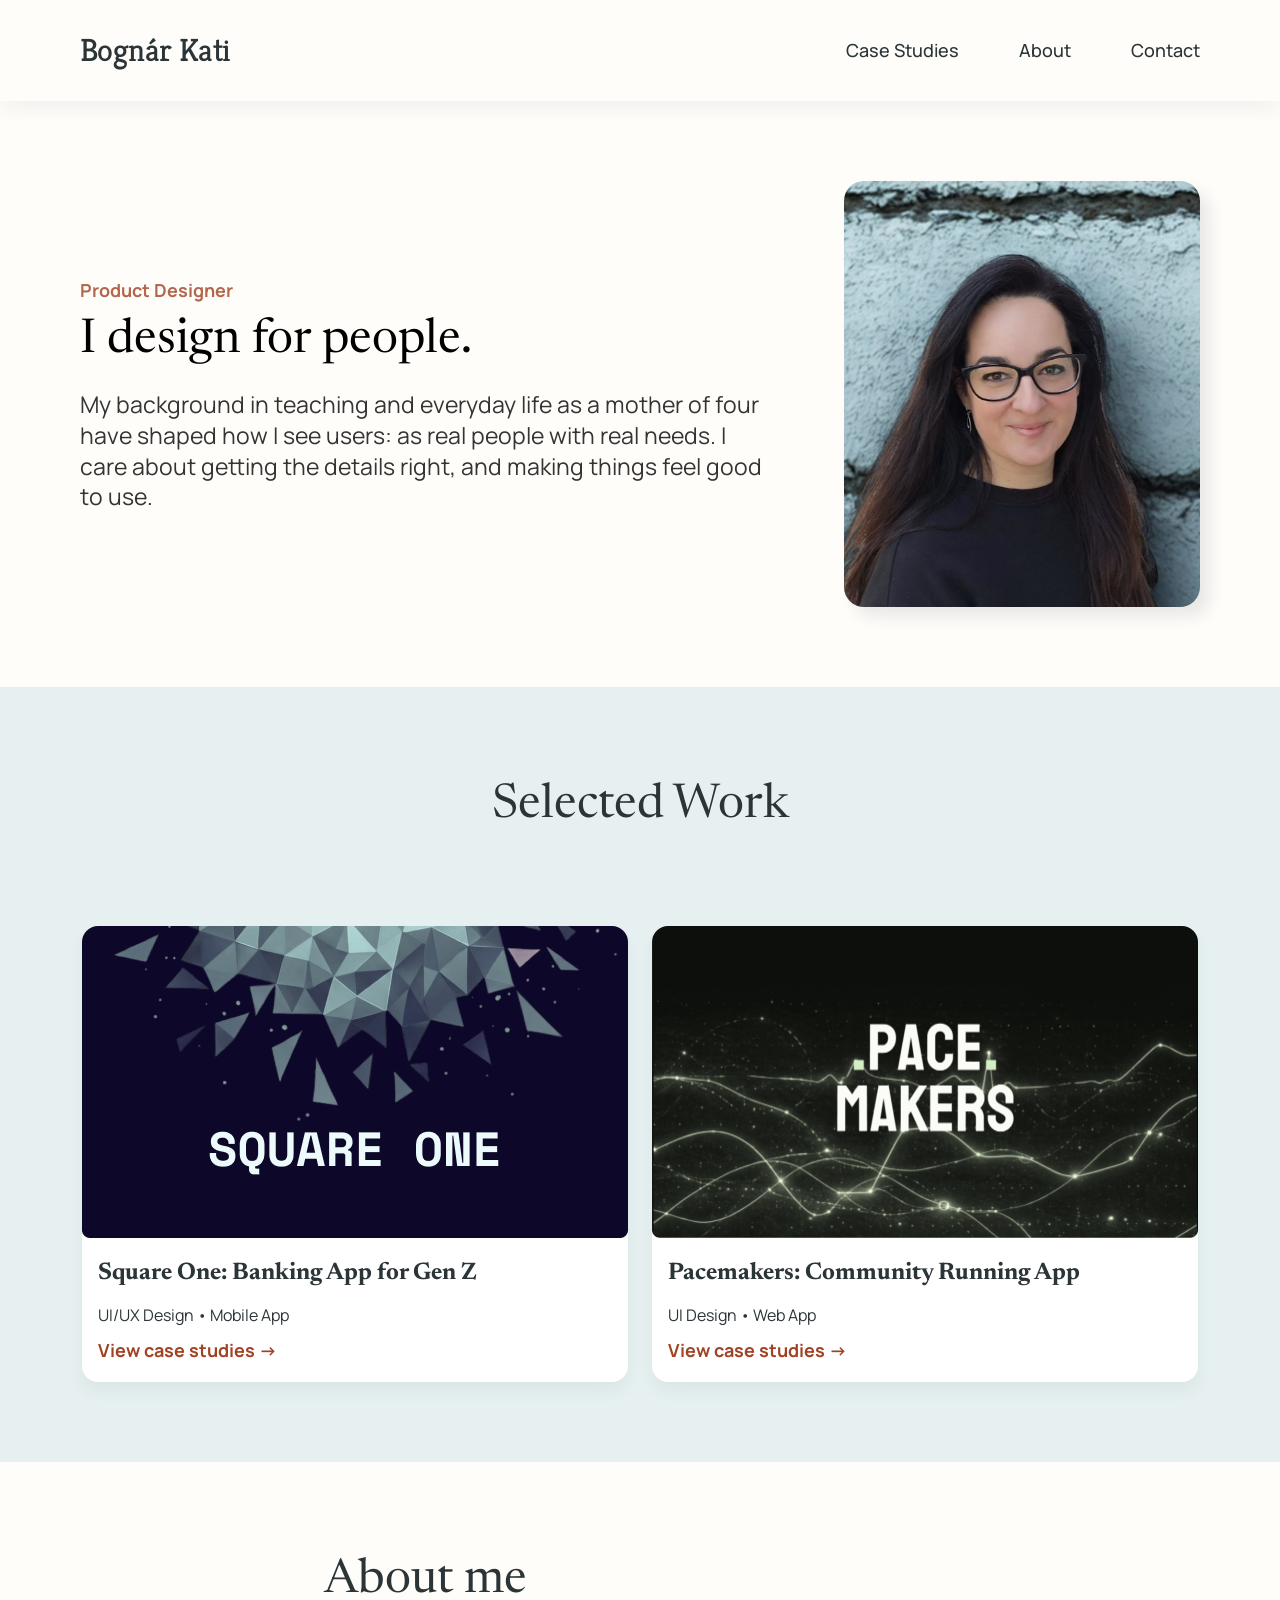
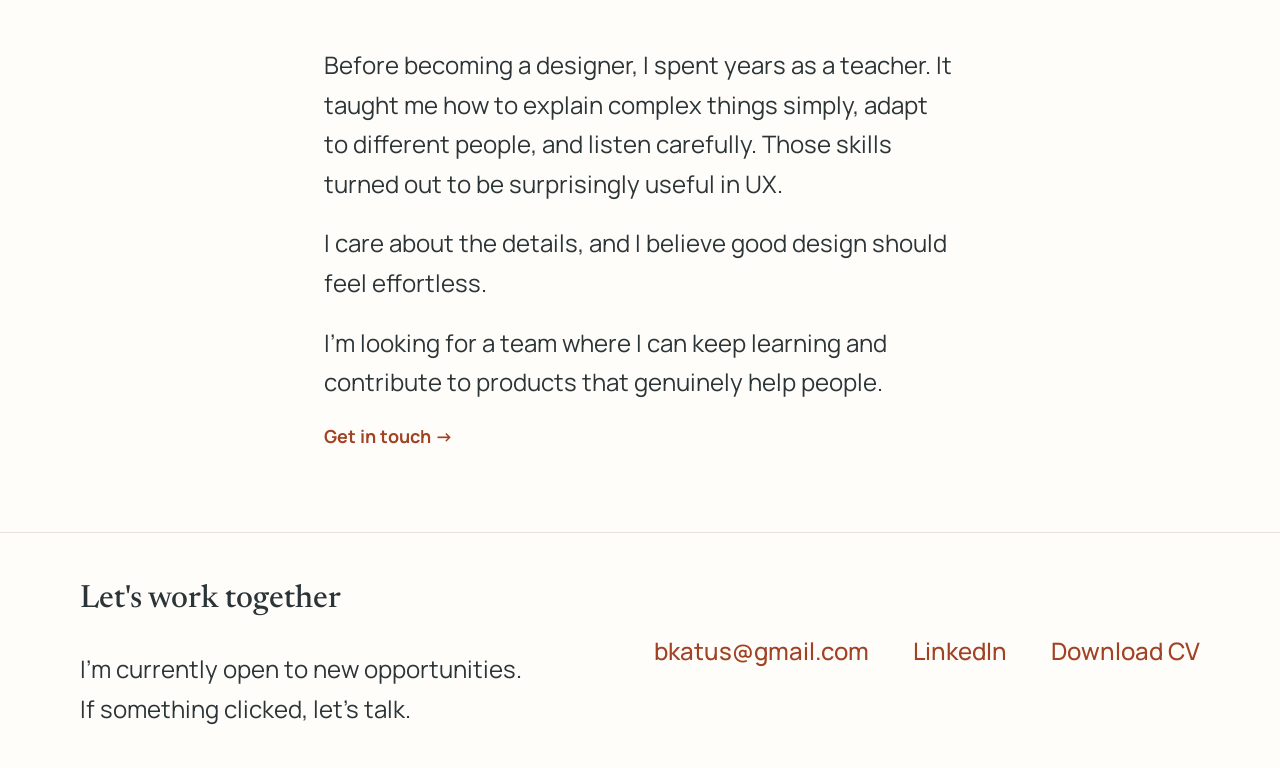
==== commit 5ceae897: "merge: resolve index.html conflict — keep two-paragraph footer text Co-Authored-By: Claude Sonnet 4." ====
--- a/index.html
+++ b/index.html
@@ -62,7 +62,6 @@
         </div>
         <div class="card__body">
           <h3 class="card__title">Square One: Banking App for Gen Z</h3>
-          <p class="card__desc">A playful banking experience designed for users aged 16–28, making financial management simple, engaging, and intuitive.</p>
           <p class="card__tag">UI/UX Design • Mobile App</p>
           <span class="text-link">View case studies →</span>
         </div>
@@ -74,8 +73,7 @@
           <img class="card__img" src="images/card-pacemakers.jpg" alt="Pacemakers — landing page for runners" data-ph="images/card-pacemakers.jpg" />
         </div>
         <div class="card__body">
-          <h3 class="card__title">Pacemakers: Landing page for runners</h3>
-          <p class="card__desc">A community-driven running experience connecting urban runners through shared runs and motivation.</p>
+          <h3 class="card__title">Pacemakers: Community Running App</h3>
           <p class="card__tag">UI Design • Web App</p>
           <span class="text-link">View case studies →</span>
         </div>
--- a/style.css
+++ b/style.css
@@ -686,6 +686,9 @@
 }
 
 @media (max-width: 900px) {
+  body { padding: 0 24px; }
+  .nav { margin: 0 -24px; }
+
   /* Nav */
   .nav__inner { padding: 20px 24px; justify-content: space-between; }
   .nav__logo { font-family: var(--font-head); font-size: 1.75rem; font-weight: 400; letter-spacing: -0.35px; }
@@ -710,7 +713,7 @@
   }
 
   /* Hero */
-  .hero__grid { flex-direction: column; gap: 16px; padding: 24px; }
+  .hero__grid { flex-direction: column; gap: 16px; padding: 24px 0; }
   .hero__text { width: 100%; }
   .hero__text .eyebrow { font-size: 0.875rem; line-height: 22px; }
   .hero__title { font-size: 2.25rem; line-height: 40px; }
@@ -718,7 +721,7 @@
   .hero__photo { width: 100%; max-width: 100%; height: 400px; aspect-ratio: unset; border-radius: 20px; }
 
   /* Selected Work */
-  .work { background: rgba(188, 215, 220, 0.31); padding: 24px; gap: 16px; }
+  .work { background: rgba(188, 215, 220, 0.31); margin: 0 -24px; padding: 24px; gap: 16px; }
   .section-title { font-size: 2.25rem; line-height: 40px; }
   .cards { flex-direction: column; }
   .card__title { font-size: 1rem; line-height: 22px; }
@@ -733,8 +736,8 @@
   .about__inner p { font-size: 1rem; line-height: 26px; color: #111; margin: 0 0 16px; }
 
   /* Footer */
-  .footer__inner { flex-direction: column; align-items: flex-start; padding: 24px; gap: 4px; }
   .footer { border-top: none; }
+  .footer__inner { flex-direction: column; align-items: flex-start; padding: 24px 0; gap: 4px; }
   .footer__text h2 { font-size: 1.75rem; font-weight: 500; margin-bottom: 0; }
   .footer__text p { font-size: 1rem; line-height: 26px; margin: 0; color: #2b3437; }
   .footer__links { flex-direction: column; gap: 4px; padding-top: 8px; flex-wrap: nowrap; }
@@ -742,14 +745,14 @@
 
   /* Case study */
   .cs-overview { grid-template-columns: 1fr; gap: 32px; }
-  .cs-hero__inner { grid-template-columns: 1fr; padding: 48px 24px; min-height: auto; }
+  .cs-hero__inner { grid-template-columns: 1fr; padding: 48px 0; min-height: auto; }
   .cs-hero__phone--front { right: 0; }
 }
 
 @media (max-width: 520px) {
-  .container { padding: 0 24px; }
+  .container { padding: 0; }
   .nav__inner { padding: 20px 24px; }
-  .hero__grid { padding: 24px; gap: 16px; }
+  .hero__grid { padding: 24px 0; gap: 16px; }
   .footer__links { gap: 4px; }
   .infocard { padding: 24px; }
 }
@@ -778,6 +781,8 @@
   line-height: 1.1;
 }
 .mobile-menu a:hover { color: var(--accent); text-decoration: none; }
+
+/* X gomb a menü bezárásához */
 .mobile-menu__close {
   position: absolute;
   top: 24px;
@@ -948,7 +953,7 @@
   .cs-empathize__top,
   .cs-empathize__bottom { grid-template-columns: 1fr; gap: 32px; }
   .cs-empathize__inner { padding: 0 24px; gap: 40px; }
-  .cs-empathize { padding: 48px 0; }
+  .cs-empathize { padding: 48px 0; margin: 0 -24px; }
   .cs-empathize__bottom .cs-empathize__kami { order: -1; }
 }
 
@@ -1894,7 +1899,7 @@
   body.cs-square .cs-hero { padding: 0; }
   body.cs-square .cs-hero__inner {
     grid-template-columns: 1fr;
-    padding: 24px;
+    padding: 24px 0;
     gap: 16px;
     min-height: auto;
   }
@@ -1942,7 +1947,7 @@
   }
 
   /* --- Overview szekció --- */
-  body.cs-square .cs-section { background: #140e38; padding: 0; }
+  body.cs-square .cs-section { background: #140e38; margin: 0 -24px; padding: 0; }
   body.cs-square .cs-section__inner { padding: 24px; max-width: 100%; }
   body.cs-square .cs-overview {
     grid-template-columns: 1fr;
@@ -1998,7 +2003,7 @@
   }
 
   /* --- Folyamat nav sáv (workflow bar) --- */
-  body.cs-square .cs-process-nav { padding: 0; background: #0f0a2e; }
+  body.cs-square .cs-process-nav { padding: 0; background: #0f0a2e; margin: 0 -24px; }
   body.cs-square .cs-process-nav__inner {
     max-width: 100%;
     height: 80px;
@@ -2184,16 +2189,15 @@
   }
 
   /* Journey map + JSC — mobilon elrejtve (vizuálisan tört, Figma sem mutatja) */
+  body.cs-square .journey-desc-wrap { display: none; }
   body.cs-square .journey-map-wrap { display: none; }
   body.cs-square .journey-monthly-wrap { display: none; }
   body.cs-square .jsc { display: none; }
 
-  /* Key insight kártya — mobilon rejtve */
-  body.cs-square .cs-insight-card { display: none; }
 
   /* --- Ideate szekció --- */
   body.cs-square .cs-ideate-section { padding: 0; }
-  body.cs-square .cs-ideate-section > .container { padding: 24px; max-width: 100%; }
+  body.cs-square .cs-ideate-section > .container { padding: 24px 0; max-width: 100%; }
   body.cs-square .cs-ideate__inner { grid-template-columns: 1fr; gap: 16px; }
   body.cs-square .cs-ideate__text .cs-step-heading { font-size: 32px; line-height: 42px; }
   body.cs-square .cs-ideate__text p,
@@ -2201,7 +2205,7 @@
   body.cs-square .cs-ideate__img img { width: 100%; height: auto; }
 
   /* --- Prototype szekció --- */
-  body.cs-square .cs-prototype-section { background: #140e38; padding: 0; }
+  body.cs-square .cs-prototype-section { background: #140e38; margin: 0 -24px; padding: 0; }
   body.cs-square .cs-prototype-section > .container { padding: 24px; max-width: 100%; }
   body.cs-square .cs-prototype-section .cs-step-heading { font-size: 32px; line-height: 42px; margin-bottom: 16px; }
   body.cs-square .cs-prototype-section > .container > p {
@@ -2267,9 +2271,10 @@
 
   /* --- Key Screens szekció --- */
   body.cs-square .cs-screens-section { padding: 0; }
-  body.cs-square .cs-screens-section > .container { padding: 24px; max-width: 100%; }
+  body.cs-square .cs-screens-section > .container { padding: 24px 0; max-width: 100%; }
   body.cs-square .cs-step-heading--center { font-size: 32px; line-height: 42px; margin-bottom: 24px; }
   body.cs-square .cs-screen-item { margin-bottom: 24px; }
+  body.cs-square .cs-screen-item--wide img { content: url('images/key%20screens3%20mobil.png'); width: 100%; }
   body.cs-square .cs-screen-caption {
     font-size: 10px;
     line-height: 14px;
@@ -2279,7 +2284,7 @@
   }
 
   /* --- Testing szekció --- */
-  body.cs-square .cs-testing-section { background: #140e38; padding: 0; }
+  body.cs-square .cs-testing-section { background: #140e38; margin: 0 -24px; padding: 0; }
   body.cs-square .cs-testing-section > .container { padding: 24px; max-width: 100%; }
   body.cs-square .cs-testing-section .cs-step-heading { font-size: 32px; line-height: 42px; margin-bottom: 16px; }
   body.cs-square .cs-testing-section > .container > p:not(.cs-step-eyebrow):not(.cs-testing-subh),
@@ -2290,7 +2295,7 @@
   /* --- Case study footer nav --- */
   body.cs-square .cs-nav-wrap { max-width: 100%; padding: 0; }
   body.cs-square .cs-nav {
-    padding: 28px 24px;
+    padding: 28px 0;
     border-top: 1px solid rgba(253, 255, 250, 0.1);
     min-height: 80px;
     box-sizing: border-box;
